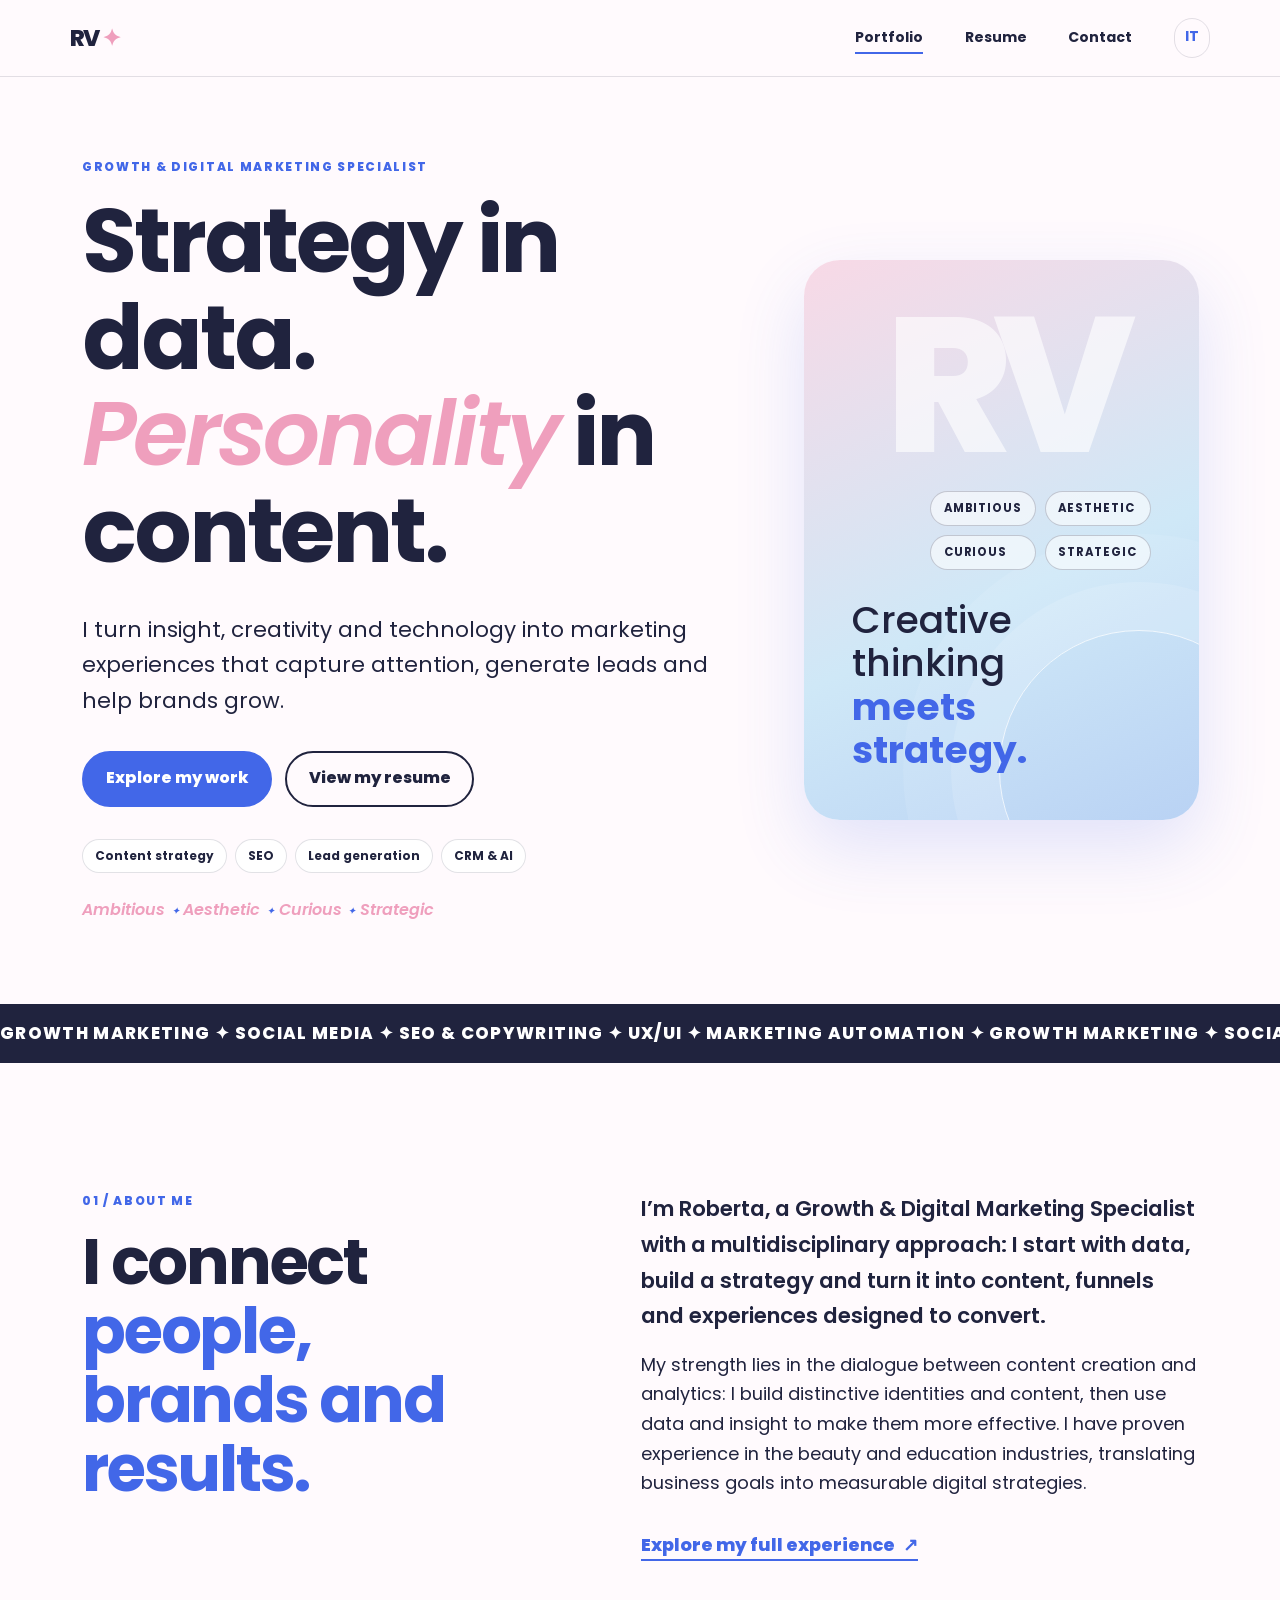
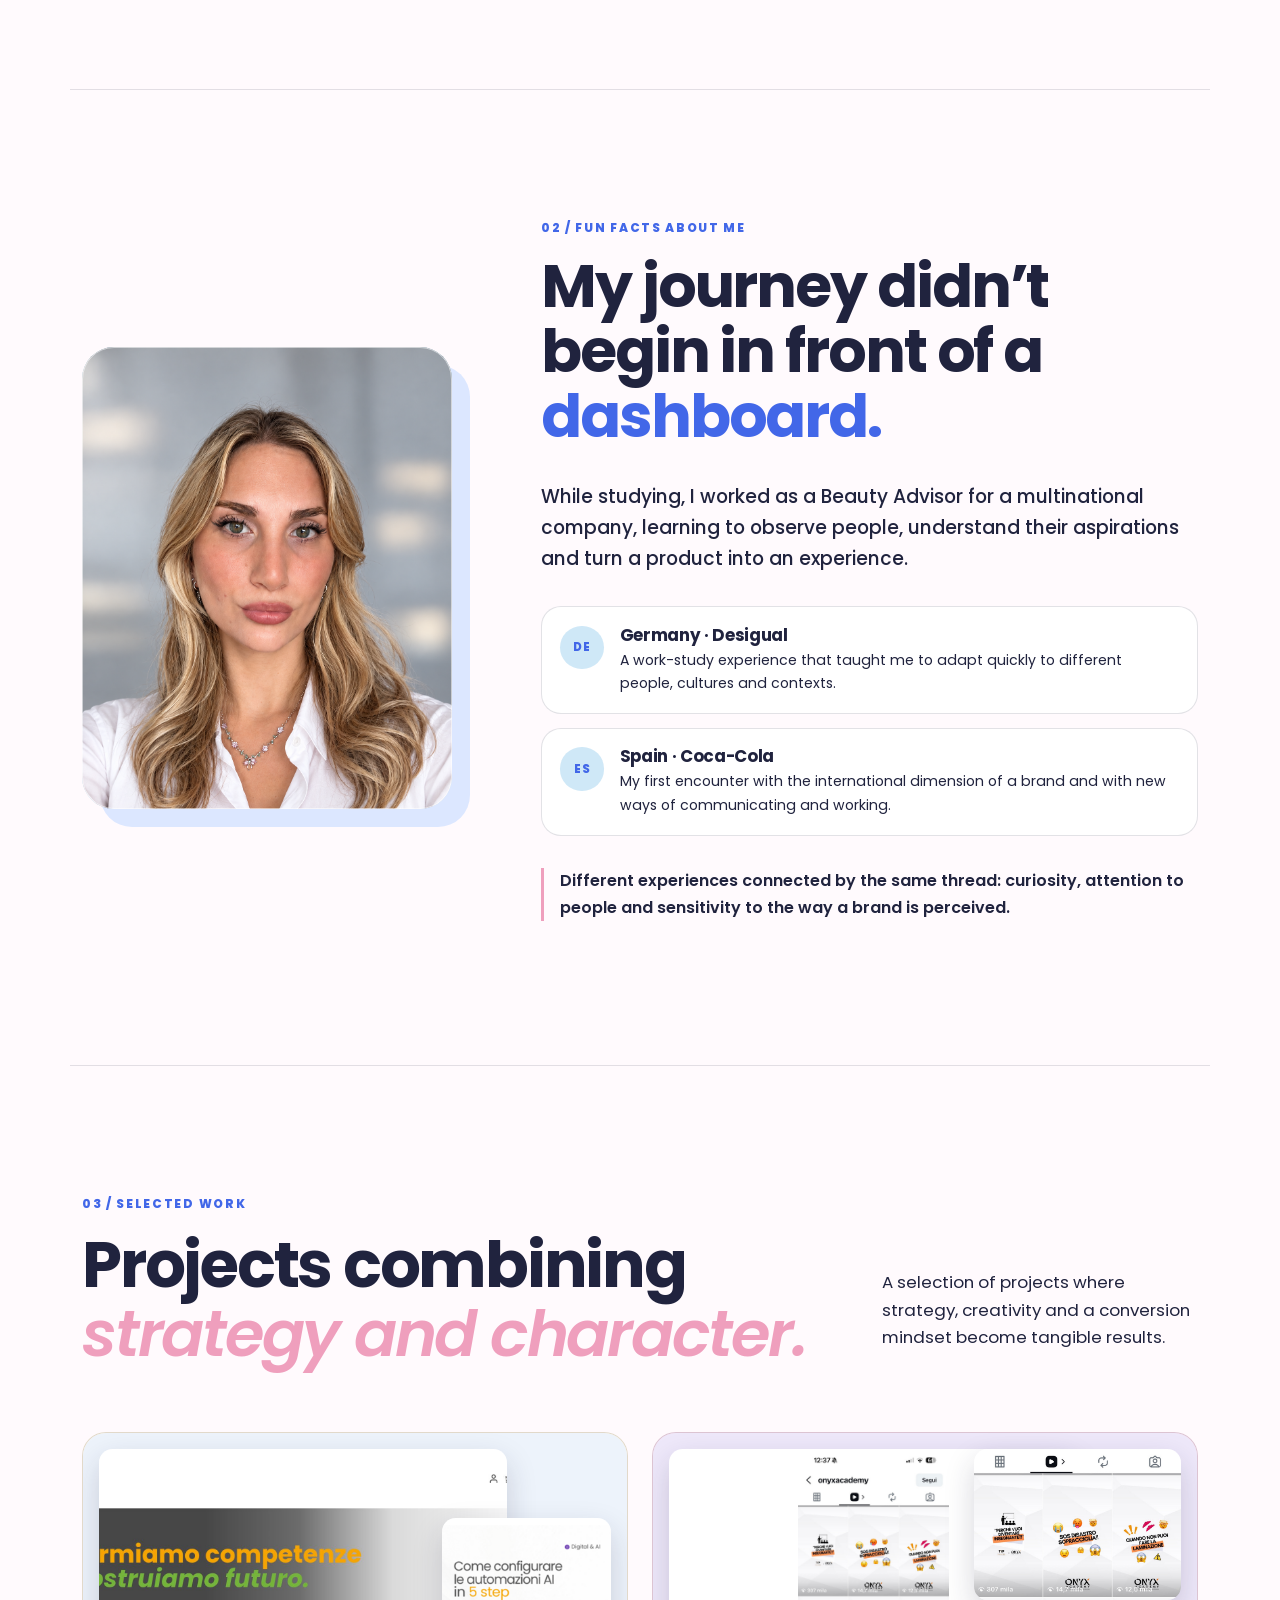
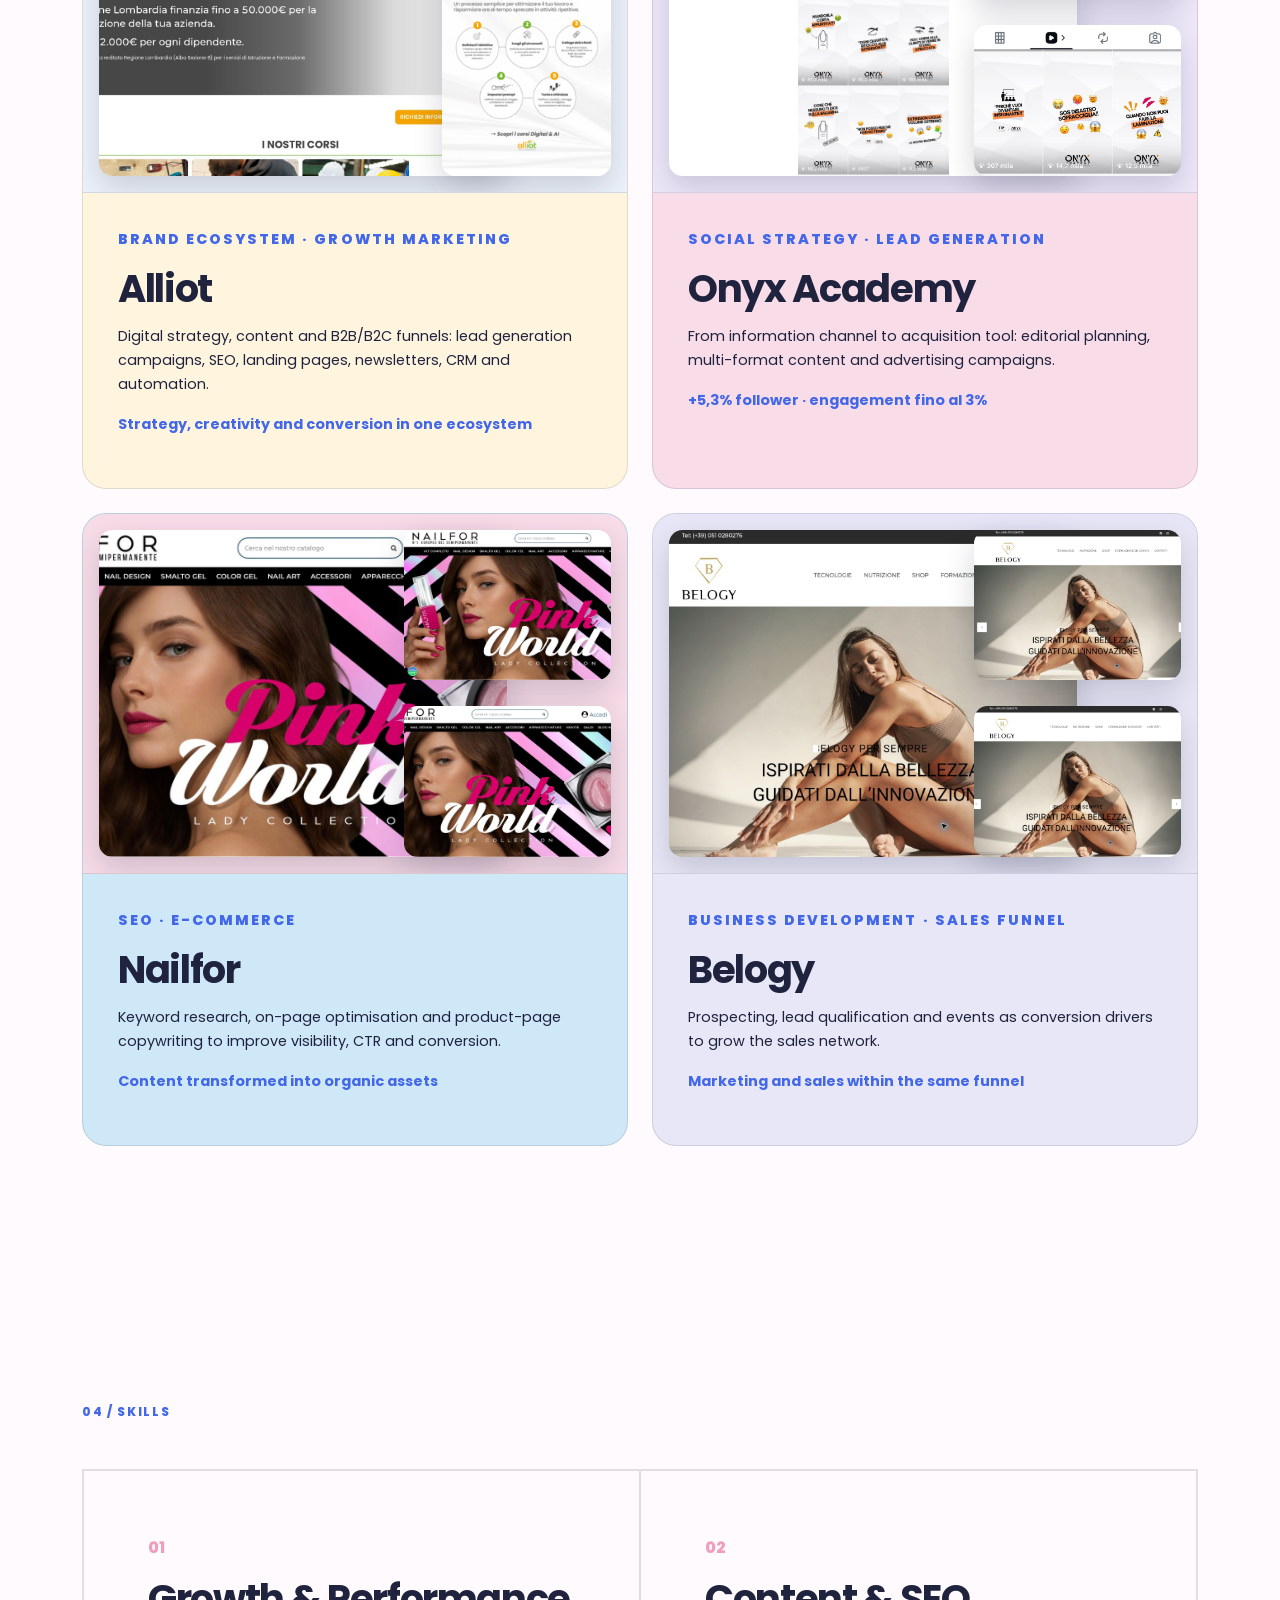
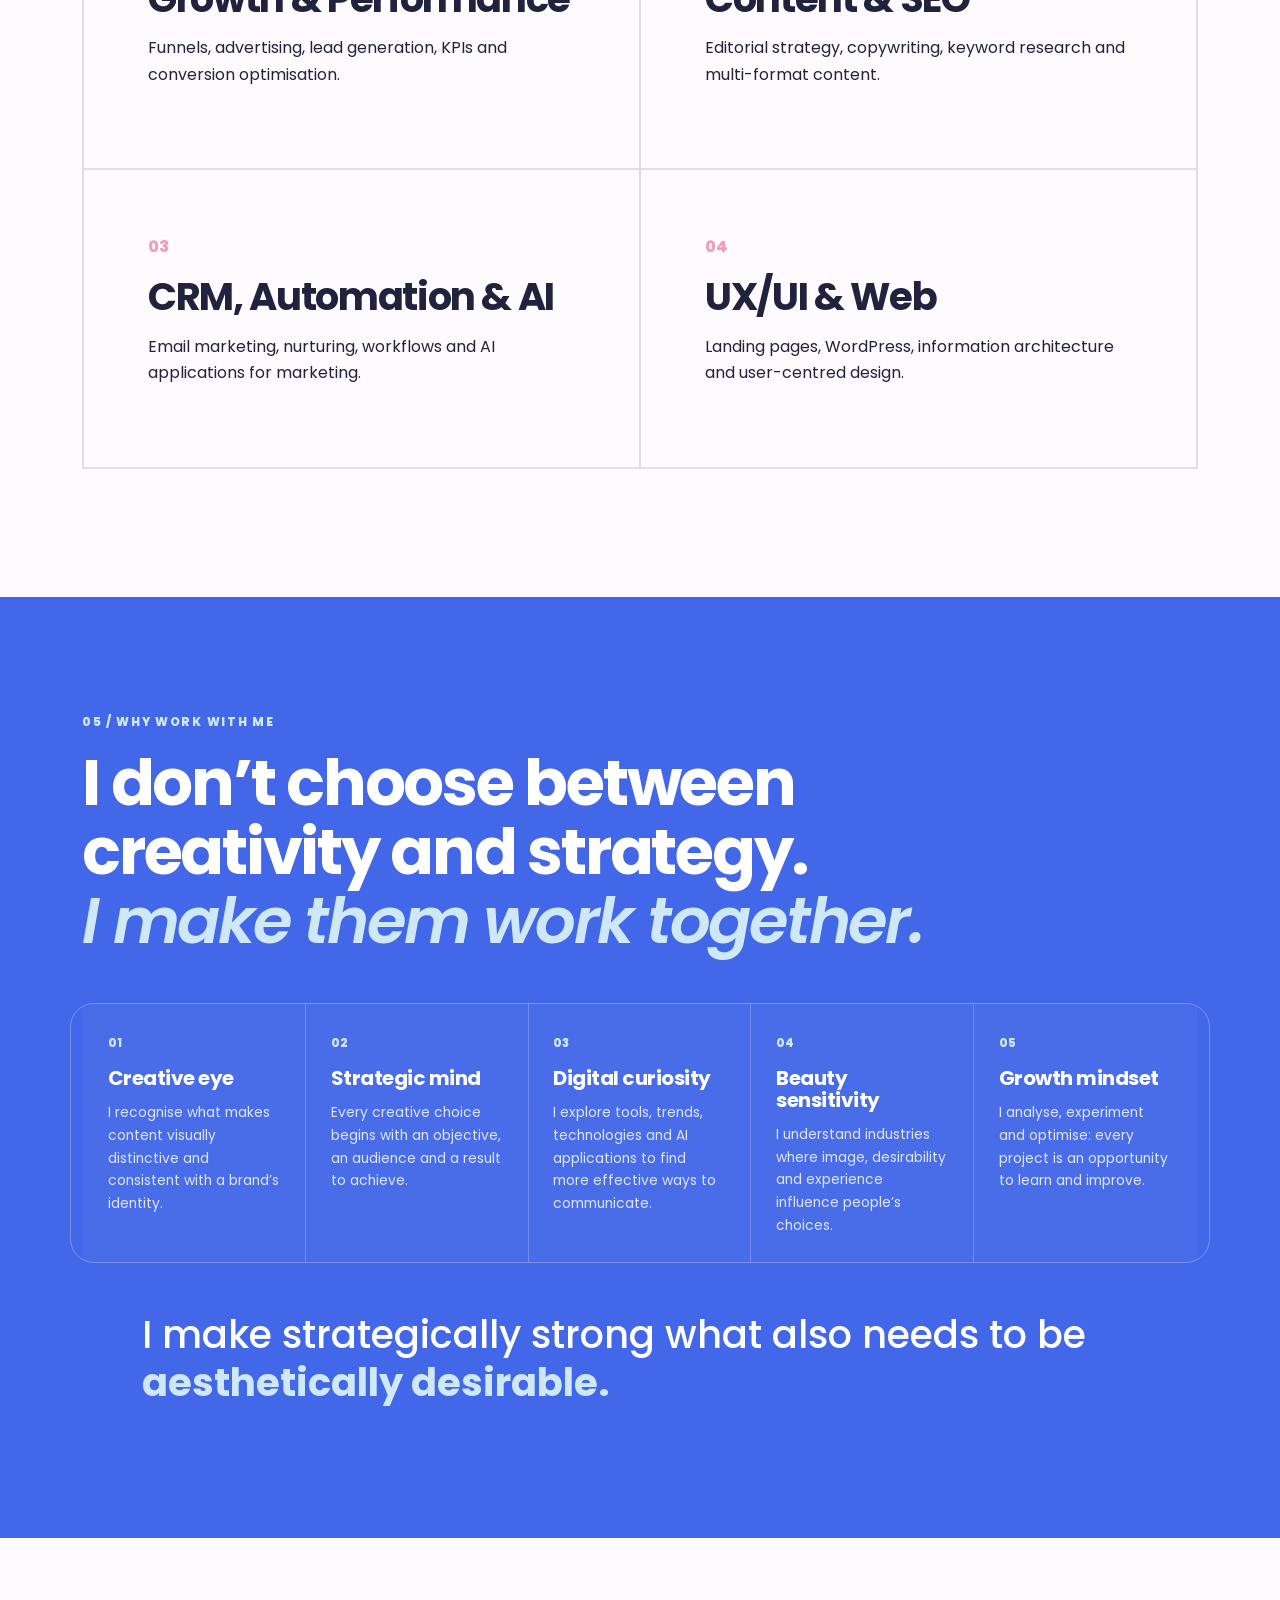
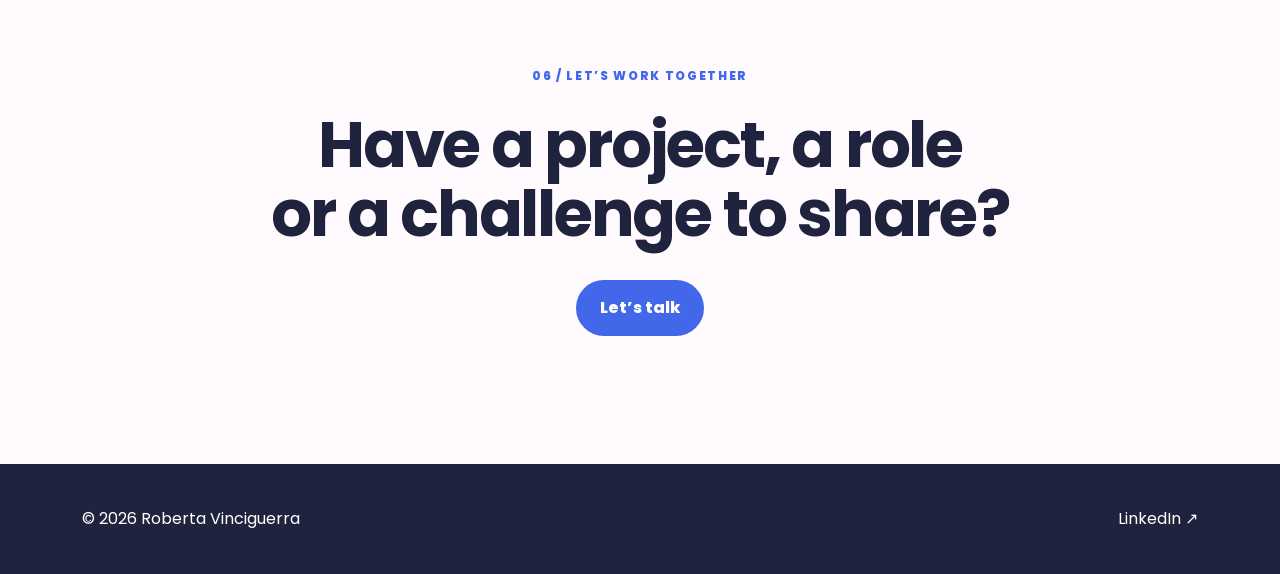
==== en/index.html @ 9e2caf6c "Add files via upload" ====
<!doctype html>
<html lang="en">
<head>
  <meta charset="utf-8">
  <meta name="viewport" content="width=device-width, initial-scale=1">
  <meta name="description" content="Portfolio of Roberta Vinciguerra, Growth & Digital Marketing Specialist: strategy, content, SEO, lead generation, CRM, advertising and AI.">
  <title>Roberta Vinciguerra — Growth & Digital Marketing</title>
  <link rel="alternate" hreflang="en" href="index.html">
  <link rel="alternate" hreflang="it" href="../index.html">
  <link rel="icon" type="image/svg+xml" href="data:image/svg+xml,%3Csvg xmlns='http://www.w3.org/2000/svg' viewBox='0 0 64 64'%3E%3Crect width='64' height='64' rx='16' fill='%234267e8'/%3E%3Cpath d='M17 48V16h15c9 0 15 5 15 13 0 5-3 9-8 11l10 8H37l-8-7v7H17zm12-17h4c3 0 5-2 5-4s-2-4-5-4h-4v8z' fill='%23fff'/%3E%3C/svg%3E">
  <link rel="preconnect" href="https://fonts.googleapis.com">
  <link rel="preconnect" href="https://fonts.gstatic.com" crossorigin>
  <link href="https://fonts.googleapis.com/css2?family=Poppins:ital,wght@0,400;0,500;0,600;0,700;0,800;1,600&display=swap" rel="stylesheet">
  <link href="https://cdn.jsdelivr.net/npm/bootstrap@5.3.3/dist/css/bootstrap.min.css" rel="stylesheet">
  <link rel="stylesheet" href="../css/main.css">
</head>
<body>
  <header class="site-header">
    <nav class="navbar container" aria-label="Main navigation">
      <a class="brand" href="index.html" aria-label="Roberta Vinciguerra homepage">RV<span>✦</span></a>
      <div class="nav-links">
        <a class="active" href="index.html">Portfolio</a>
        <a href="cv.html">Resume</a>
        <a href="contact.html">Contact</a>
        <a class="language-link" href="../index.html" lang="it" aria-label="Visualizza il sito in italiano">IT</a>
      </div>
    </nav>
  </header>

  <main>
    <section class="hero container">
      <div class="hero-copy">
        <p class="eyebrow">Growth & Digital Marketing Specialist</p>
        <h1>Strategy in data.<br><em>Personality</em> in content.</h1>
        <p class="hero-text">I turn insight, creativity and technology into marketing experiences that capture attention, generate leads and help brands grow.</p>
        <div class="hero-actions">
          <a class="button button-primary" href="#projects">Explore my work</a>
          <a class="button button-ghost" href="cv.html">View my resume</a>
        </div>
        <ul class="hero-tags" aria-label="Core skills">
          <li>Content strategy</li><li>SEO</li><li>Lead generation</li><li>CRM & AI</li>
        </ul>
        <div class="identity-words" aria-label="Ambitious, aesthetic, curious and strategic">
          <span>Ambitious</span><span>Aesthetic</span><span>Curious</span><span>Strategic</span>
        </div>
      </div>
      <div class="hero-visual hero-signature" aria-label="Ambitious, aesthetic, curious and strategic">
        <span class="signature-mark">RV</span>
        <div class="signature-words">
          <span>Ambitious</span><span>Aesthetic</span><span>Curious</span><span>Strategic</span>
        </div>
        <p>Creative thinking<br><strong>meets strategy.</strong></p>
      </div>
    </section>

    <section class="marquee" aria-label="Areas of expertise">
      <div>Growth marketing ✦ Social media ✦ SEO & copywriting ✦ UX/UI ✦ Marketing automation ✦ Growth marketing ✦ Social media ✦</div>
    </section>

    <section class="about container section-grid" id="about">
      <div>
        <p class="section-index">01 / About me</p>
        <h2>I connect <span>people, brands and results.</span></h2>
      </div>
      <div class="about-copy">
        <p>I’m Roberta, a Growth & Digital Marketing Specialist with a multidisciplinary approach: I start with data, build a strategy and turn it into content, funnels and experiences designed to convert.</p>
        <p>My strength lies in the dialogue between content creation and analytics: I build distinctive identities and content, then use data and insight to make them more effective. I have proven experience in the beauty and education industries, translating business goals into measurable digital strategies.</p>
        <a class="text-link" href="cv.html">Explore my full experience <span>↗</span></a>
      </div>
    </section>

    <section class="fun-facts container" id="fun-facts">
      <div class="fun-facts-photo"><img src="../assets/roberta-portrait-hq.png" alt="Professional portrait of Roberta Vinciguerra"></div>
      <div class="fun-facts-content">
        <p class="section-index">02 / Fun facts about me</p>
        <h2>My journey didn’t begin in front of a <span>dashboard.</span></h2>
        <p class="fun-facts-lead">While studying, I worked as a Beauty Advisor for a multinational company, learning to observe people, understand their aspirations and turn a product into an experience.</p>
        <div class="experience-notes">
          <article><span>DE</span><div><h3>Germany · Desigual</h3><p>A work-study experience that taught me to adapt quickly to different people, cultures and contexts.</p></div></article>
          <article><span>ES</span><div><h3>Spain · Coca-Cola</h3><p>My first encounter with the international dimension of a brand and with new ways of communicating and working.</p></div></article>
        </div>
        <p class="fun-facts-close">Different experiences connected by the same thread: curiosity, attention to people and sensitivity to the way a brand is perceived.</p>
      </div>
    </section>

    <section class="projects container" id="projects">
      <div class="section-heading">
        <div><p class="section-index">03 / Selected work</p><h2>Projects combining<br><em>strategy and character.</em></h2></div>
        <p>A selection of projects where strategy, creativity and a conversion mindset become tangible results.</p>
      </div>

      <div class="project-grid">
        <article class="project-card card-alliot">
          <div class="project-collage collage-alliot" aria-label="Collage of work created for Alliot">
            <img class="collage-main" src="../assets/alliot-homepage.jpg" alt="Alliot homepage">
            <img class="collage-detail" src="../assets/alliot-post.png" alt="Digital and AI social content created for Alliot">
          </div>
          <div class="card-body-custom">
            <p class="project-type">Brand ecosystem · Growth marketing</p><h3>Alliot</h3>
            <p>Digital strategy, content and B2B/B2C funnels: lead generation campaigns, SEO, landing pages, newsletters, CRM and automation.</p>
            <p class="result">Strategy, creativity and conversion in one ecosystem</p>
          </div>
        </article>
        <article class="project-card">
          <div class="project-collage collage-onyx" aria-label="Collage of Onyx Academy Reel covers">
            <img class="collage-main" src="../assets/onyx-real.png" alt="Onyx Academy Instagram profile">
            <img class="collage-crop crop-top" src="../assets/onyx-real.png" alt="Detail of Onyx Academy Reel covers">
            <img class="collage-crop crop-bottom" src="../assets/onyx-real.png" alt="Second detail of Onyx Academy Reel covers">
          </div>
          <div class="card-body-custom">
            <p class="project-type">Social strategy · Lead generation</p><h3>Onyx Academy</h3>
            <p>From information channel to acquisition tool: editorial planning, multi-format content and advertising campaigns.</p>
            <p class="result">+5,3% follower · engagement fino al 3%</p>
          </div>
        </article>
        <article class="project-card card-blue">
          <div class="project-collage collage-nailfor" aria-label="Collage of the Nailfor website">
            <img class="collage-main" src="../assets/nailfor-real.png" alt="Nailfor homepage">
            <img class="collage-crop crop-left" src="../assets/nailfor-real.png" alt="Nailfor navigation detail">
            <img class="collage-crop crop-right" src="../assets/nailfor-real.png" alt="Nailfor collection detail">
          </div>
          <div class="card-body-custom">
            <p class="project-type">SEO · E-commerce</p><h3>Nailfor</h3>
            <p>Keyword research, on-page optimisation and product-page copywriting to improve visibility, CTR and conversion.</p>
            <p class="result">Content transformed into organic assets</p>
          </div>
        </article>
        <article class="project-card card-belogy">
          <div class="project-collage collage-belogy" aria-label="Collage of the Belogy website">
            <img class="collage-main" src="../assets/belogy-real.jpg" alt="Belogy homepage">
            <img class="collage-crop crop-left" src="../assets/belogy-real.jpg" alt="Belogy logo detail">
            <img class="collage-crop crop-right" src="../assets/belogy-real.jpg" alt="Belogy visual detail">
          </div>
          <div class="card-body-custom">
            <p class="project-type">Business development · Sales funnel</p><h3>Belogy</h3>
            <p>Prospecting, lead qualification and events as conversion drivers to grow the sales network.</p>
            <p class="result">Marketing and sales within the same funnel</p>
          </div>
        </article>
      </div>
    </section>

    <section class="skills container">
      <p class="section-index">04 / Skills</p>
      <div class="skills-grid">
        <article><span>01</span><h3>Growth & Performance</h3><p>Funnels, advertising, lead generation, KPIs and conversion optimisation.</p></article>
        <article><span>02</span><h3>Content & SEO</h3><p>Editorial strategy, copywriting, keyword research and multi-format content.</p></article>
        <article><span>03</span><h3>CRM, Automation & AI</h3><p>Email marketing, nurturing, workflows and AI applications for marketing.</p></article>
        <article><span>04</span><h3>UX/UI & Web</h3><p>Landing pages, WordPress, information architecture and user-centred design.</p></article>
      </div>
    </section>

    <section class="personal-strip why-me">
      <div class="container why-me-intro"><p class="section-index">05 / Why work with me</p><h2>I don’t choose between creativity and strategy.<br><em>I make them work together.</em></h2></div>
      <div class="container why-grid">
        <article><span>01</span><h3>Creative eye</h3><p>I recognise what makes content visually distinctive and consistent with a brand’s identity.</p></article>
        <article><span>02</span><h3>Strategic mind</h3><p>Every creative choice begins with an objective, an audience and a result to achieve.</p></article>
        <article><span>03</span><h3>Digital curiosity</h3><p>I explore tools, trends, technologies and AI applications to find more effective ways to communicate.</p></article>
        <article><span>04</span><h3>Beauty sensitivity</h3><p>I understand industries where image, desirability and experience influence people’s choices.</p></article>
        <article><span>05</span><h3>Growth mindset</h3><p>I analyse, experiment and optimise: every project is an opportunity to learn and improve.</p></article>
      </div>
      <p class="container why-statement">I make strategically strong what also needs to be <strong>aesthetically desirable.</strong></p>
    </section>

    <section class="cta container">
      <p class="section-index">06 / Let’s work together</p>
      <h2>Have a project, a role<br>or a challenge to share?</h2>
      <a class="button button-primary" href="contact.html">Let’s talk</a>
    </section>
  </main>

  <footer><div class="container"><p>© 2026 Roberta Vinciguerra</p><a href="https://www.linkedin.com/in/robertavinciguerra-184694207/" target="_blank" rel="noreferrer">LinkedIn ↗</a></div></footer>
</body>
</html>
---- css/main.css ----
@charset "UTF-8";
* {
  box-sizing: border-box;
}

html {
  scroll-behavior: smooth;
}

body {
  margin: 0;
  color: #20233e;
  background: #fffafd;
  font-family: "Poppins", sans-serif;
  font-size: 1rem;
  line-height: 1.65;
}

img {
  display: block;
  max-width: 100%;
}

a {
  color: inherit;
  text-decoration: none;
}

.container {
  width: min(1180px, 100% - 2rem);
  margin-inline: auto;
}

.site-header {
  position: sticky;
  top: 0;
  z-index: 50;
  background: rgba(255, 250, 253, 0.88);
  backdrop-filter: blur(18px);
  border-bottom: 1px solid rgba(32, 35, 62, 0.13);
}

.navbar {
  min-height: 76px;
  display: flex;
  justify-content: space-between;
  align-items: center;
}

.brand {
  font-weight: 800;
  font-size: 1.45rem;
  letter-spacing: -0.08em;
}

.brand span {
  color: #ef9fbd;
  margin-left: 0.25rem;
}

.nav-links {
  display: flex;
  gap: clamp(1rem, 4vw, 2.6rem);
  font-size: 0.88rem;
  font-weight: 700;
}

.nav-links a {
  position: relative;
  padding: 0.5rem 0;
}

.nav-links a::after {
  content: "";
  position: absolute;
  left: 0;
  right: 100%;
  bottom: 0.2rem;
  height: 2px;
  background: #4267e8;
  transition: 0.25s;
}

.nav-links a:hover::after, .nav-links a.active::after {
  right: 0;
}
.nav-links .language-link { min-width: 2.25rem; padding: .35rem .55rem; border: 1px solid rgba(32,35,62,.13); border-radius: 999px; text-align: center; color: #4267e8; }
.nav-links .language-link::after { display: none; }

.hero {
  min-height: calc(100vh - 76px);
  display: grid;
  grid-template-columns: 1.25fr 0.75fr;
  gap: 5vw;
  align-items: center;
  padding-block: 5rem;
}

.hero-copy > * {
  animation: rise-in 0.75s cubic-bezier(0.22, 1, 0.36, 1) both;
}

.hero-copy > *:nth-child(2) {
  animation-delay: 0.08s;
}

.hero-copy > *:nth-child(3) {
  animation-delay: 0.16s;
}

.hero-copy > *:nth-child(4) {
  animation-delay: 0.24s;
}

.hero-copy > *:nth-child(5) {
  animation-delay: 0.32s;
}

.hero-copy > *:nth-child(6) {
  animation-delay: 0.4s;
}

.eyebrow, .section-index, .project-type {
  text-transform: uppercase;
  letter-spacing: 0.14em;
  font-size: 0.75rem;
  font-weight: 800;
  color: #4267e8;
}

h1, h2, h3 {
  line-height: 1.03;
  letter-spacing: -0.055em;
  margin: 0;
  font-weight: 800;
}

h1 {
  font-size: clamp(3.2rem, 7vw, 7.1rem);
}

h1 em, h2 em {
  font-family: "Poppins", sans-serif;
  font-weight: 500;
  color: #ef9fbd;
}

.hero-text {
  max-width: 680px;
  font-size: clamp(1.05rem, 1.7vw, 1.35rem);
  margin: 2rem 0;
}

.hero-actions {
  display: flex;
  flex-wrap: wrap;
  gap: 0.8rem;
}

.button {
  display: inline-flex;
  align-items: center;
  justify-content: center;
  min-height: 52px;
  padding: 0.8rem 1.35rem;
  border-radius: 999px;
  font-weight: 800;
  border: 2px solid #20233e;
  transition: transform 0.2s, box-shadow 0.2s;
}

.button:hover {
  transform: translate(-3px, -3px);
  box-shadow: 5px 5px 0 #20233e;
}

.button-primary {
  background: #4267e8;
  color: #fff;
  border-color: #4267e8;
}

.button-ghost {
  background: transparent;
}

.hero-tags {
  list-style: none;
  padding: 0;
  margin: 2rem 0 0;
  display: flex;
  flex-wrap: wrap;
  gap: 0.5rem;
}

.hero-tags li, .project-tags span {
  border: 1px solid rgba(32, 35, 62, 0.13);
  border-radius: 999px;
  padding: 0.4rem 0.75rem;
  font-size: 0.75rem;
  font-weight: 700;
  background: #fff;
}

.identity-words {
  display: flex;
  flex-wrap: wrap;
  gap: 0.45rem 1.15rem;
  margin-top: 1.5rem;
  font-family: "Poppins", sans-serif;
  font-style: italic;
  color: #ef9fbd;
}

.identity-words span {
  position: relative;
}

.identity-words span:not(:last-child)::after {
  content: "✦";
  position: absolute;
  right: -0.85rem;
  color: #4267e8;
  font-size: 0.55rem;
  top: 0.45rem;
}

.hero-visual {
  min-height: 540px;
  position: relative;
  display: grid;
  place-items: center;
  background: #cfe8f7;
  border: 2px solid #20233e;
  border-radius: 48% 48% 2rem 2rem;
  box-shadow: 14px 14px 0 #4267e8;
  overflow: hidden;
  animation: visual-in 0.9s 0.18s cubic-bezier(0.22, 1, 0.36, 1) both, soft-float 5s 1.3s ease-in-out infinite;
}

.hero-visual::before {
  content: "";
  position: absolute;
  width: 290px;
  height: 290px;
  border-radius: 50%;
  background: linear-gradient(135deg, #ef9fbd, #a874ff, #4267e8);
  background-size: 180% 180%;
  filter: blur(2px);
  animation: gradient-flow 6s ease infinite;
}

.portrait-frame {
  width: min(80%, 330px);
  aspect-ratio: 1;
  border-radius: 50%;
  border: 8px solid #fff;
  overflow: hidden;
  position: relative;
  z-index: 2;
  box-shadow: 0 20px 60px rgba(24, 60, 255, 0.25);
}

.portrait-frame img {
  width: 100%;
  height: 100%;
  object-fit: cover;
  transform: scale(1.08);
}

.orbit {
  position: absolute;
  z-index: 3;
  border: 1px solid #20233e;
  background: #fffafd;
  padding: 0.55rem 0.9rem;
  border-radius: 999px;
  font-size: 0.72rem;
  font-weight: 800;
  text-transform: uppercase;
}

.orbit-one {
  top: 15%;
  left: 5%;
  transform: rotate(-8deg);
  animation: badge-one 4s ease-in-out infinite;
}

.orbit-two {
  bottom: 13%;
  right: 5%;
  transform: rotate(7deg);
  animation: badge-two 4.8s ease-in-out infinite;
}

.spark {
  position: absolute;
  top: 7%;
  right: 8%;
  font-size: 3rem;
  color: #4267e8;
  animation: spin-spark 8s linear infinite;
}

.marquee {
  overflow: hidden;
  background: #20233e;
  color: #fff;
  padding: 1rem 0;
  white-space: nowrap;
  font-size: 1.05rem;
  font-weight: 800;
  text-transform: uppercase;
  letter-spacing: 0.08em;
}

.marquee div {
  width: max-content;
  animation: ticker 24s linear infinite;
}

.section-grid {
  padding-top: clamp(5rem, 10vw, 9rem);
  padding-bottom: clamp(5rem, 10vw, 9rem);
  display: grid;
  grid-template-columns: 0.9fr 1.1fr;
  gap: 8vw;
}

h2 {
  font-size: clamp(2.5rem, 5vw, 5rem);
}

h2 span {
  color: #4267e8;
}

.about-copy {
  font-size: 1.12rem;
}

.about-copy p:first-child {
  font-size: 1.35rem;
  font-weight: 600;
}

.text-link {
  display: inline-flex;
  gap: 0.5rem;
  color: #4267e8;
  font-weight: 800;
  border-bottom: 2px solid currentColor;
  margin-top: 1rem;
}

.projects {
  padding-top: clamp(5rem, 10vw, 9rem);
  padding-bottom: clamp(5rem, 10vw, 9rem);
  border-top: 1px solid rgba(32, 35, 62, 0.13);
}

.section-heading {
  display: grid;
  grid-template-columns: 1.4fr 0.6fr;
  gap: 5vw;
  align-items: end;
  margin-bottom: 4rem;
}

.section-heading > p {
  font-size: 1.05rem;
}

.project {
  border: 1px solid rgba(32, 35, 62, 0.13);
  border-radius: 1.5rem;
  overflow: hidden;
  display: grid;
  grid-template-columns: 1.1fr 0.9fr;
  background: #fff;
  margin-bottom: 1.5rem;
}

.project-art {
  min-height: 570px;
  position: relative;
  padding: 2rem;
}

.alliot-art {
  background: linear-gradient(145deg, #4267e8, #7a3cff 55%, #ef9fbd);
  color: #fff;
  display: grid;
  place-items: center;
}

.project-number {
  position: absolute;
  top: 1.5rem;
  left: 1.5rem;
  font-size: 0.8rem;
  border: 1px solid currentColor;
  border-radius: 50%;
  width: 42px;
  height: 42px;
  display: grid;
  place-items: center;
}

.alliot-ui {
  width: 80%;
  background: #fffafd;
  color: #20233e;
  border: 2px solid #20233e;
  box-shadow: 14px 14px 0 #20233e;
  padding: 2.2rem;
  transform: rotate(-3deg);
}

.alliot-ui > span {
  color: #4267e8;
  font-weight: 800;
  letter-spacing: 0.16em;
}

.alliot-ui strong {
  display: block;
  font-size: clamp(2rem, 3vw, 3.4rem);
  line-height: 0.98;
  margin: 2.5rem 0;
}

.mini-cards {
  display: grid;
  grid-template-columns: repeat(3, 1fr);
  gap: 0.5rem;
}

.mini-cards i {
  height: 70px;
  background: #cfe8f7;
  border: 1px solid #20233e;
}

.mini-cards i:nth-child(2) {
  background: #ef9fbd;
}

.mini-cards i:nth-child(3) {
  background: #fff;
}

.project-copy {
  padding: clamp(2rem, 5vw, 4.5rem);
  display: flex;
  flex-direction: column;
  justify-content: center;
}

.project-copy h3, .card-body-custom h3 {
  font-size: clamp(2rem, 4vw, 4rem);
  margin: 0.6rem 0 1.2rem;
}

.project-copy ul {
  padding-left: 1.2rem;
}

.project-tags {
  display: flex;
  flex-wrap: wrap;
  gap: 0.4rem;
  margin-top: 1.5rem;
}

.project-grid {
  display: grid;
  grid-template-columns: repeat(3, 1fr);
  gap: 1.25rem;
}

.project-card {
  border: 1px solid rgba(32, 35, 62, 0.13);
  border-radius: 1.5rem;
  overflow: hidden;
  background: #ffc6e5;
  transition: transform 0.35s cubic-bezier(0.22, 1, 0.36, 1), box-shadow 0.35s;
}

.project-card.card-blue {
  background: #cfe8f7;
}

.project-card.card-dark {
  background: #20233e;
  color: #fff;
}

.card-image {
  aspect-ratio: 4/3;
  overflow: hidden;
  border-bottom: 1px solid rgba(32, 35, 62, 0.13);
  background: #fff;
}

.card-image img {
  width: 100%;
  height: 100%;
  object-fit: cover;
  object-position: center;
  transition: transform 0.45s;
}

.project-card:hover {
  transform: translateY(-10px) rotate(-0.4deg);
  box-shadow: 10px 12px 0 #4267e8;
}

.project-card:hover img {
  transform: scale(1.04);
}

.card-body-custom {
  padding: 1.6rem;
}

.card-body-custom h3 {
  font-size: 2rem;
}

.card-body-custom p {
  font-size: 0.9rem;
}

.result {
  font-weight: 800;
  color: #4267e8;
}

.card-dark .result, .card-dark .project-type {
  color: #cfe8f7;
}

.skills {
  padding-top: clamp(5rem, 10vw, 9rem);
  padding-bottom: clamp(5rem, 10vw, 9rem);
}

.skills-grid {
  margin-top: 3rem;
  display: grid;
  grid-template-columns: repeat(2, 1fr);
  border: 1px solid rgba(32, 35, 62, 0.13);
}

.skills-grid article {
  padding: clamp(2rem, 5vw, 4rem);
  border: 1px solid rgba(32, 35, 62, 0.13);
}

.skills-grid article > span {
  color: #ef9fbd;
  font-weight: 800;
}

.skills-grid h3 {
  font-size: clamp(1.6rem, 3vw, 2.7rem);
  margin: 1rem 0;
}

.personal-strip {
  background: #4267e8;
  color: #fff;
}

.personal-grid {
  padding-top: clamp(5rem, 10vw, 9rem);
  padding-bottom: clamp(5rem, 10vw, 9rem);
  display: grid;
  grid-template-columns: 0.9fr 1fr 0.6fr;
  gap: 4vw;
  align-items: center;
}

.personal-strip .section-index, .personal-strip h2 em {
  color: #cfe8f7;
}

.personal-copy {
  font-size: 1.08rem;
}

.personal-badges {
  display: flex;
  flex-direction: column;
  gap: 0.75rem;
}

.personal-badges span {
  border: 1px solid #fff;
  border-radius: 999px;
  padding: 0.7rem 1rem;
  text-align: center;
  font-weight: 700;
  transform: rotate(-3deg);
}

.personal-badges span:nth-child(2) {
  transform: rotate(3deg);
  background: #ef9fbd;
}

.personal-badges span:nth-child(3) {
  transform: rotate(-1deg);
  background: #cfe8f7;
  color: #20233e;
}

.cta {
  padding-top: clamp(5rem, 10vw, 9rem);
  padding-bottom: clamp(5rem, 10vw, 9rem);
  text-align: center;
}

.cta h2 {
  margin: 1.5rem auto 2rem;
}

footer {
  background: #20233e;
  color: #fff;
}

footer .container {
  min-height: 110px;
  display: flex;
  justify-content: space-between;
  align-items: center;
  gap: 1rem;
}

footer p {
  margin: 0;
}

.cv-page {
  padding-top: clamp(5rem, 10vw, 9rem);
  padding-bottom: clamp(5rem, 10vw, 9rem);
}

.cv-intro {
  display: grid;
  grid-template-columns: 1fr auto;
  align-items: end;
  border-bottom: 3px solid #20233e;
  padding-bottom: 3rem;
}

.cv-intro .eyebrow {
  grid-column: 1/-1;
}

.cv-intro div {
  text-align: right;
  font-weight: 700;
}

.cv-intro div p {
  margin: 0.2rem;
}

.cv-layout {
  display: grid;
  grid-template-columns: 0.7fr 1.3fr;
  gap: 7vw;
  padding-top: 4rem;
}

.cv-block {
  margin-bottom: 3rem;
}

.cv-block h2, .timeline > h2 {
  font-size: 1rem;
  text-transform: uppercase;
  letter-spacing: 0.12em;
  color: #4267e8;
  border-bottom: 1px solid rgba(32, 35, 62, 0.13);
  padding-bottom: 0.8rem;
  margin-bottom: 1.2rem;
}

.clean-list {
  padding: 0;
  list-style: none;
}

.clean-list li {
  padding: 0.45rem 0;
  border-bottom: 1px solid rgba(32, 35, 62, 0.13);
}

.cv-block a {
  display: block;
  color: #4267e8;
  overflow-wrap: anywhere;
  margin-bottom: 0.6rem;
}

.timeline article {
  position: relative;
  padding: 0 0 3.5rem 2rem;
  border-left: 2px solid #cfe8f7;
}

.timeline article::before {
  content: "";
  position: absolute;
  width: 14px;
  height: 14px;
  background: #ef9fbd;
  border: 3px solid #fffafd;
  box-shadow: 0 0 0 1px #ef9fbd;
  border-radius: 50%;
  left: -8px;
  top: 0.35rem;
}

.timeline .date {
  color: #4267e8;
  font-size: 0.75rem;
  font-weight: 800;
  letter-spacing: 0.08em;
  text-transform: uppercase;
}

.timeline h3 {
  font-size: 1.55rem;
  letter-spacing: -0.03em;
}

.timeline h4 {
  font: 600 1.08rem/1.4 "Poppins", sans-serif;
  color: #ef9fbd;
  margin: 0.4rem 0 1rem;
}

.education-title {
  margin-top: 2rem;
}

.contact-page {
  background: linear-gradient(135deg, #fffafd 50%, #cfe8f7 50%);
}

.contact-layout {
  min-height: calc(100vh - 76px);
  display: grid;
  grid-template-columns: 1fr 0.85fr;
  gap: 8vw;
  align-items: center;
  padding-block: 5rem;
}

.contact-copy h1 {
  font-size: clamp(3rem, 6vw, 6rem);
}

.contact-copy > p:not(.eyebrow) {
  font-size: 1.15rem;
  max-width: 620px;
}

.direct-links {
  display: flex;
  flex-direction: column;
  gap: 0.6rem;
  margin-top: 2rem;
  color: #4267e8;
  font-weight: 800;
}

.contact-form {
  border: 1px solid rgba(32, 35, 62, 0.13);
  border-radius: 1.5rem;
  background: #fff;
  padding: clamp(1.5rem, 4vw, 3rem);
  box-shadow: 12px 12px 0 #ef9fbd;
}

.field {
  display: flex;
  flex-direction: column;
  margin-bottom: 1.15rem;
}

.field label {
  font-size: 0.78rem;
  font-weight: 800;
  text-transform: uppercase;
  letter-spacing: 0.08em;
  margin-bottom: 0.4rem;
}

.field input, .field select, .field textarea {
  width: 100%;
  border: 0;
  border-bottom: 2px solid #20233e;
  border-radius: 0;
  background: transparent;
  padding: 0.75rem 0.1rem;
  font: inherit;
  color: #20233e;
}

.field input:focus, .field select:focus, .field textarea:focus {
  outline: 2px solid #cfe8f7;
  outline-offset: 3px;
}

.privacy {
  display: flex;
  align-items: flex-start;
  gap: 0.6rem;
  font-size: 0.75rem;
  margin: 1.2rem 0;
}

.form-note {
  font-size: 0.72rem;
  color: #5e5e70;
  margin: 0.8rem 0 0;
}

@supports (animation-timeline: view()) {
  .about, .project, .project-card, .skills-grid article, .personal-grid > *, .cta > * {
    animation: reveal linear both;
    animation-timeline: view();
    animation-range: entry 10% cover 35%;
  }
}
@keyframes rise-in {
  from {
    opacity: 0;
    transform: translateY(28px);
  }
  to {
    opacity: 1;
    transform: translateY(0);
  }
}
@keyframes visual-in {
  from {
    opacity: 0;
    transform: translateX(40px) rotate(3deg);
  }
  to {
    opacity: 1;
    transform: translateX(0) rotate(0);
  }
}
@keyframes soft-float {
  0%, 100% {
    translate: 0 0;
  }
  50% {
    translate: 0 -9px;
  }
}
@keyframes gradient-flow {
  0%, 100% {
    background-position: 0% 50%;
  }
  50% {
    background-position: 100% 50%;
  }
}
@keyframes badge-one {
  0%, 100% {
    transform: rotate(-8deg) translateY(0);
  }
  50% {
    transform: rotate(-5deg) translateY(-8px);
  }
}
@keyframes badge-two {
  0%, 100% {
    transform: rotate(7deg) translateY(0);
  }
  50% {
    transform: rotate(4deg) translateY(8px);
  }
}
@keyframes spin-spark {
  to {
    transform: rotate(360deg);
  }
}
@keyframes ticker {
  from {
    transform: translateX(0);
  }
  to {
    transform: translateX(-35%);
  }
}
@keyframes reveal {
  from {
    opacity: 0.15;
    transform: translateY(45px) scale(0.985);
  }
  to {
    opacity: 1;
    transform: translateY(0) scale(1);
  }
}
@media (max-width: 900px) {
  .hero, .section-grid, .project, .section-heading, .personal-grid, .cv-layout, .contact-layout {
    grid-template-columns: 1fr;
  }
  .hero {
    padding-top: 3rem;
  }
  .hero-visual {
    min-height: 480px;
  }
  .section-heading > p {
    max-width: 620px;
  }
  .project-grid {
    grid-template-columns: 1fr 1fr;
  }
  .project-grid article:last-child {
    grid-column: 1/-1;
  }
  .personal-badges {
    flex-direction: row;
    flex-wrap: wrap;
  }
  .cv-intro {
    grid-template-columns: 1fr;
  }
  .cv-intro div {
    text-align: left;
    margin-top: 2rem;
  }
  .contact-page {
    background: #fffafd;
  }
  .contact-form {
    background: #cfe8f7;
  }
}
@media (max-width: 600px) {
  body {
    padding-bottom: 74px;
  }
  .site-header {
    position: fixed;
    top: auto;
    bottom: 0;
    left: 0;
    right: 0;
    border-top: 1px solid rgba(32, 35, 62, 0.13);
    border-bottom: 0;
  }
  .navbar {
    min-height: 74px;
  }
  .brand {
    font-size: 1.2rem;
  }
  .nav-links {
    gap: 1rem;
    font-size: 0.75rem;
  }
  .hero {
    min-height: auto;
  }
  .hero-visual {
    min-height: 400px;
    box-shadow: 8px 8px 0 #4267e8;
  }
  .project-grid, .skills-grid {
    grid-template-columns: 1fr;
  }
  .project-grid article:last-child {
    grid-column: auto;
  }
  .project-art {
    min-height: 420px;
  }
  .alliot-ui {
    width: 94%;
    padding: 1.3rem;
  }
  .personal-badges {
    flex-direction: column;
  }
  .contact-layout {
    padding-top: 3rem;
  }
  .contact-form {
    box-shadow: 7px 7px 0 #ef9fbd;
  }
  footer .container {
    flex-direction: column;
    justify-content: center;
    text-align: center;
  }
}
@media (prefers-reduced-motion: reduce) {
  html {
    scroll-behavior: auto;
  }
  *, *::before, *::after {
    animation-duration: 0.01ms !important;
    animation-iteration-count: 1 !important;
    transition-duration: 0.01ms !important;
  }
}

/* Summer Light redesign */
h1, h2, h3 { line-height: 1.08; letter-spacing: -0.035em; font-weight: 700; }
h1 em, h2 em { font-family: "Poppins", sans-serif; font-weight: 600; }
.identity-words { font-family: "Poppins", sans-serif; font-weight: 600; }
.hero-visual { min-height: 560px; position: relative; display: flex; flex-direction: column; justify-content: flex-end; background: linear-gradient(155deg, #f8d9e6 0%, #cfe8f7 58%, #b9d2f4 100%); border: 0; border-radius: 2.25rem; overflow: hidden; animation: visual-in 0.9s 0.18s cubic-bezier(0.22,1,0.36,1) both; box-shadow: 0 28px 70px rgba(66,103,232,.16); }
.hero-visual::before, .orbit, .spark { display: none; }
.portrait-frame { width: 100%; height: 100%; aspect-ratio: auto; position: absolute; inset: 0; border: 0; border-radius: 0; box-shadow: none; }
.portrait-frame img { width: 100%; height: 100%; object-fit: cover; object-position: center top; transform: none; }
.portrait-caption { position: relative; z-index: 2; margin: 1.5rem; padding: 1rem 1.15rem; border-radius: 1rem; background: rgba(255,255,255,.82); backdrop-filter: blur(12px); font-size: .9rem; line-height: 1.45; }
.portrait-caption strong { color: #4267e8; }
.project-grid { display: grid; grid-template-columns: repeat(2,minmax(0,1fr)); gap: 1.5rem; }
.project-card { border-color: rgba(32,35,62,.13); background: #f8dce8; }
.project-card.card-alliot { background: #fff5df; }
.project-card.card-blue { background: #cfe8f7; }
.project-card.card-belogy { background: #e7e7f7; color: #20233e; }
.card-image { aspect-ratio: 16/10; }
.card-image-portrait img { object-fit: contain; background: #f6f2ff; }
.project-card:hover { transform: translateY(-8px); box-shadow: 0 18px 45px rgba(66,103,232,.18); }
.card-body-custom { padding: clamp(1.5rem,3vw,2.2rem); }
.card-body-custom h3 { font-size: clamp(1.8rem,3vw,2.6rem); margin: .55rem 0 1rem; }
.result { font-weight: 700; color: #4267e8; }
.timeline h4 { font-family: "Poppins", sans-serif; }
@media (max-width: 900px) { .project-grid { grid-template-columns: repeat(2,minmax(0,1fr)); } .project-grid article:last-child { grid-column: auto; } }
@media (max-width: 600px) { .project-grid { grid-template-columns: 1fr; } .hero-visual { min-height: 430px; box-shadow: 0 18px 45px rgba(66,103,232,.16); } }
.hero-signature { padding: clamp(1.5rem,4vw,3rem); justify-content: space-between; isolation: isolate; }
.hero-signature::after { content: ""; position: absolute; display: block; width: 280px; height: 280px; right: -80px; bottom: -90px; border: 1px solid rgba(255,255,255,.75); border-radius: 50%; box-shadow: 0 0 0 48px rgba(255,255,255,.12),0 0 0 96px rgba(255,255,255,.08); z-index: -1; }
.signature-mark { font-size: clamp(7rem,15vw,12rem); line-height: .8; letter-spacing: -.1em; font-weight: 800; color: rgba(255,255,255,.62); }
.signature-words { display: grid; grid-template-columns: repeat(2,max-content); gap: .55rem; align-self: flex-end; }
.signature-words span { padding: .45rem .8rem; border: 1px solid rgba(32,35,62,.22); border-radius: 999px; background: rgba(255,255,255,.58); font-size: .72rem; font-weight: 700; text-transform: uppercase; letter-spacing: .08em; }
.hero-signature > p { margin: 0; font-size: clamp(1.45rem,3vw,2.35rem); line-height: 1.15; font-weight: 500; }
.hero-signature > p strong { color: #4267e8; }
.project-collage { height: 360px; position: relative; overflow: hidden; padding: 1rem; background: #edf3fb; border-bottom: 1px solid rgba(32,35,62,.13); }
.project-collage img { position: absolute; object-fit: cover; border-radius: .85rem; box-shadow: 0 12px 30px rgba(32,35,62,.18); transition: transform .45s cubic-bezier(.22,1,.36,1); }
.project-collage .collage-main { inset: 1rem 22% 1rem 1rem; width: calc(78% - 1rem); height: calc(100% - 2rem); }
.project-collage .collage-detail { width: 31%; height: 72%; right: 1rem; bottom: 1rem; object-fit: cover; }
.project-collage .collage-crop { width: 38%; height: 42%; right: 1rem; }
.project-collage .crop-top, .project-collage .crop-left { top: 1rem; object-position: top; }
.project-collage .crop-bottom, .project-collage .crop-right { bottom: 1rem; object-position: bottom; }
.collage-onyx { background: #eee8fa; }.collage-onyx .collage-main { object-fit: contain; background: #fff; }.collage-onyx .collage-crop { object-fit: cover; object-position: center 18%; }
.collage-nailfor { background: #f8dce8; }.collage-nailfor .crop-left { object-position: left top; }.collage-nailfor .crop-right { object-position: 58% center; }
.collage-belogy { background: #e7e7f7; }.collage-belogy .crop-left { object-position: left top; }.collage-belogy .crop-right { object-position: center bottom; }
.project-card:hover .collage-main { transform: scale(1.02) rotate(-.5deg); }.project-card:hover .collage-crop, .project-card:hover .collage-detail { transform: translateY(-4px) rotate(1deg); }
@media (max-width: 600px) { .hero-signature { min-height: 420px; } .project-collage { height: 300px; } }
@media (max-width: 420px) { .navbar { gap: .65rem; } .brand { font-size: 1rem; } .nav-links { gap: .55rem; font-size: .7rem; } .nav-links .language-link { min-width: 1.9rem; padding-inline: .35rem; } }
.fun-facts { padding-top: clamp(5rem,10vw,9rem); padding-bottom: clamp(5rem,10vw,9rem); display: grid; grid-template-columns: .72fr 1.28fr; gap: clamp(2rem,7vw,6rem); align-items: center; border-top: 1px solid rgba(32,35,62,.13); }
.fun-facts-photo { position: relative; border-radius: 2rem; overflow: hidden; background: #cfe8f7; box-shadow: 18px 18px 0 #dce7ff; }
.fun-facts-photo::after { content: ""; position: absolute; inset: 0; border: 1px solid rgba(255,255,255,.55); border-radius: inherit; pointer-events: none; }
.fun-facts-photo img { width: 100%; aspect-ratio: 4/5; object-fit: cover; object-position: center top; }
.fun-facts-content h2 { font-size: clamp(2.4rem,4.7vw,4.8rem); margin: .8rem 0 2rem; }
.fun-facts-lead { font-size: 1.18rem; font-weight: 500; }
.experience-notes { display: grid; gap: .85rem; margin: 2rem 0; }
.experience-notes article { display: grid; grid-template-columns: auto 1fr; gap: 1rem; align-items: start; padding: 1.15rem; border: 1px solid rgba(32,35,62,.13); border-radius: 1.25rem; background: #fff; }
.experience-notes article > span { width: 2.7rem; height: 2.7rem; display: grid; place-items: center; border-radius: 50%; background: #cfe8f7; color: #4267e8; font-size: .72rem; font-weight: 800; letter-spacing: .08em; }
.experience-notes h3 { font-size: 1.05rem; letter-spacing: -.02em; margin-bottom: .3rem; }.experience-notes p { margin: 0; font-size: .88rem; }
.fun-facts-close { padding-left: 1rem; border-left: 3px solid #ef9fbd; font-weight: 600; }
.why-me { padding-block: clamp(5rem,9vw,8rem); }
.why-me-intro { margin-bottom: 3rem; }.why-me-intro h2 { max-width: 980px; }.why-me .section-index, .why-me h2 em { color: #cfe8f7; }
.why-grid { display: grid; grid-template-columns: repeat(5,minmax(0,1fr)); border: 1px solid rgba(255,255,255,.28); border-radius: 1.5rem; overflow: hidden; }
.why-grid article { padding: 1.55rem; border-right: 1px solid rgba(255,255,255,.22); background: rgba(255,255,255,.04); }.why-grid article:last-child { border-right: 0; }
.why-grid article > span { font-size: .72rem; color: #cfe8f7; font-weight: 800; }.why-grid h3 { font-size: 1.25rem; margin: .8rem 0; letter-spacing: -.025em; }.why-grid p { margin: 0; font-size: .86rem; color: rgba(255,255,255,.82); }
.why-statement { margin-top: 3rem; max-width: 1020px; font-size: clamp(1.65rem,3vw,3rem); line-height: 1.25; font-weight: 500; }.why-statement strong { color: #cfe8f7; }
@media (max-width: 900px) { .fun-facts { grid-template-columns: .8fr 1.2fr; gap: 2.5rem; }.why-grid { grid-template-columns: repeat(2,1fr); }.why-grid article { border-bottom: 1px solid rgba(255,255,255,.22); }.why-grid article:nth-child(2n) { border-right: 0; }.why-grid article:last-child { grid-column: 1/-1; border-bottom: 0; } }
@media (max-width: 700px) { .fun-facts { grid-template-columns: 1fr; }.fun-facts-photo { max-width: 420px; }.why-grid { grid-template-columns: 1fr; }.why-grid article, .why-grid article:nth-child(2n), .why-grid article:last-child { grid-column: auto; border-right: 0; border-bottom: 1px solid rgba(255,255,255,.22); }.why-grid article:last-child { border-bottom: 0; } }
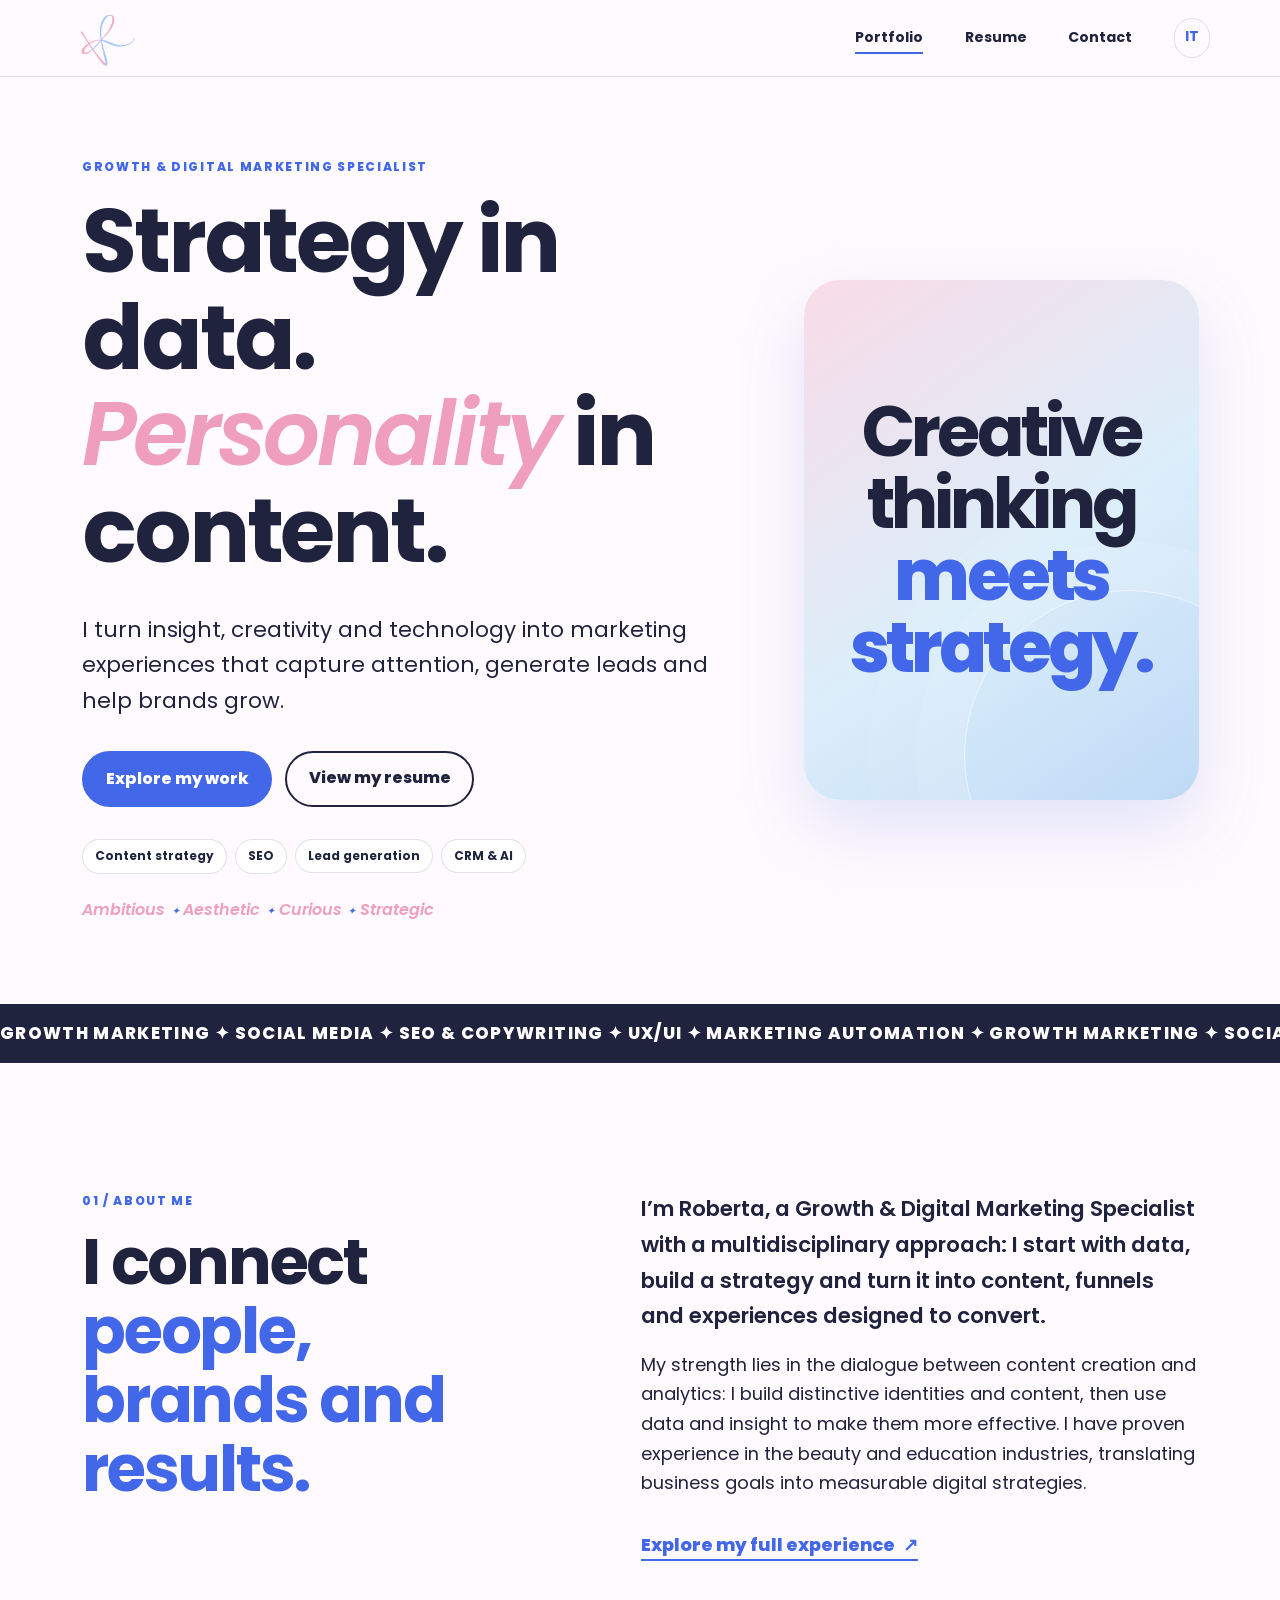
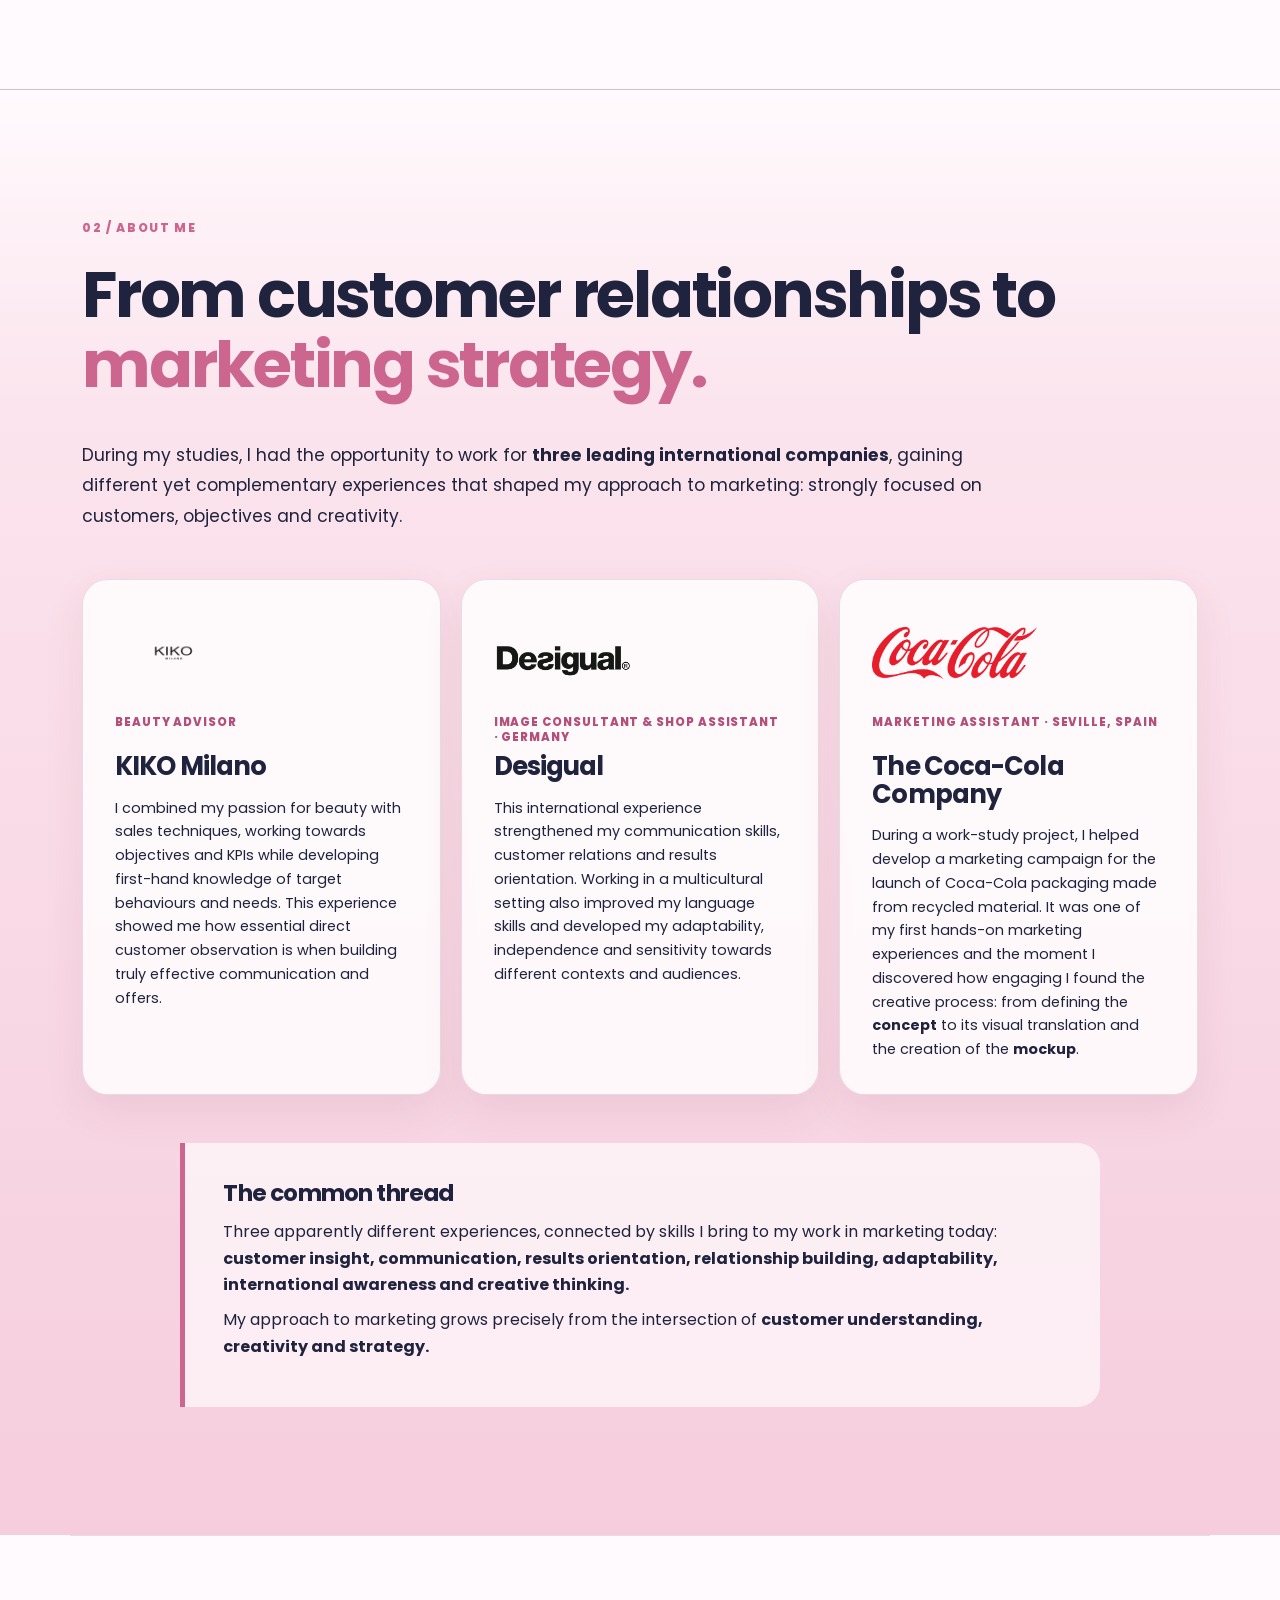
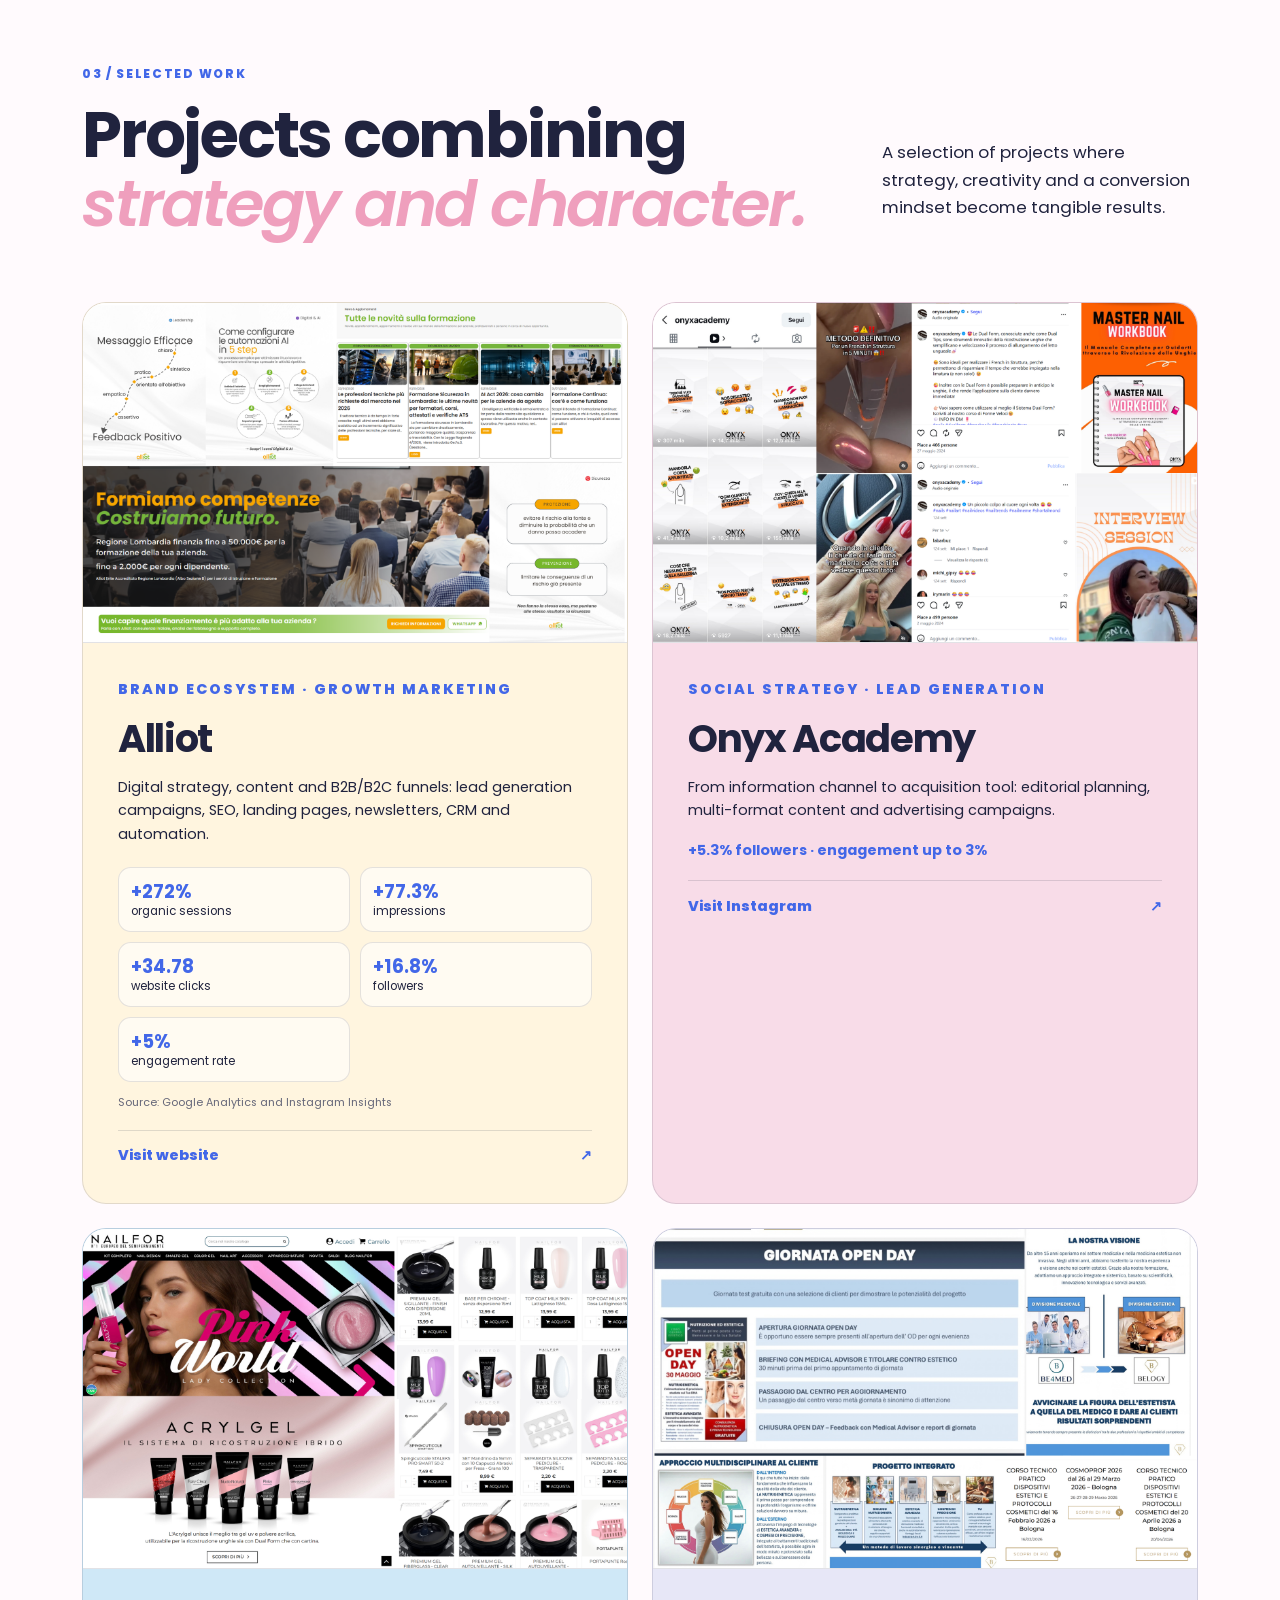
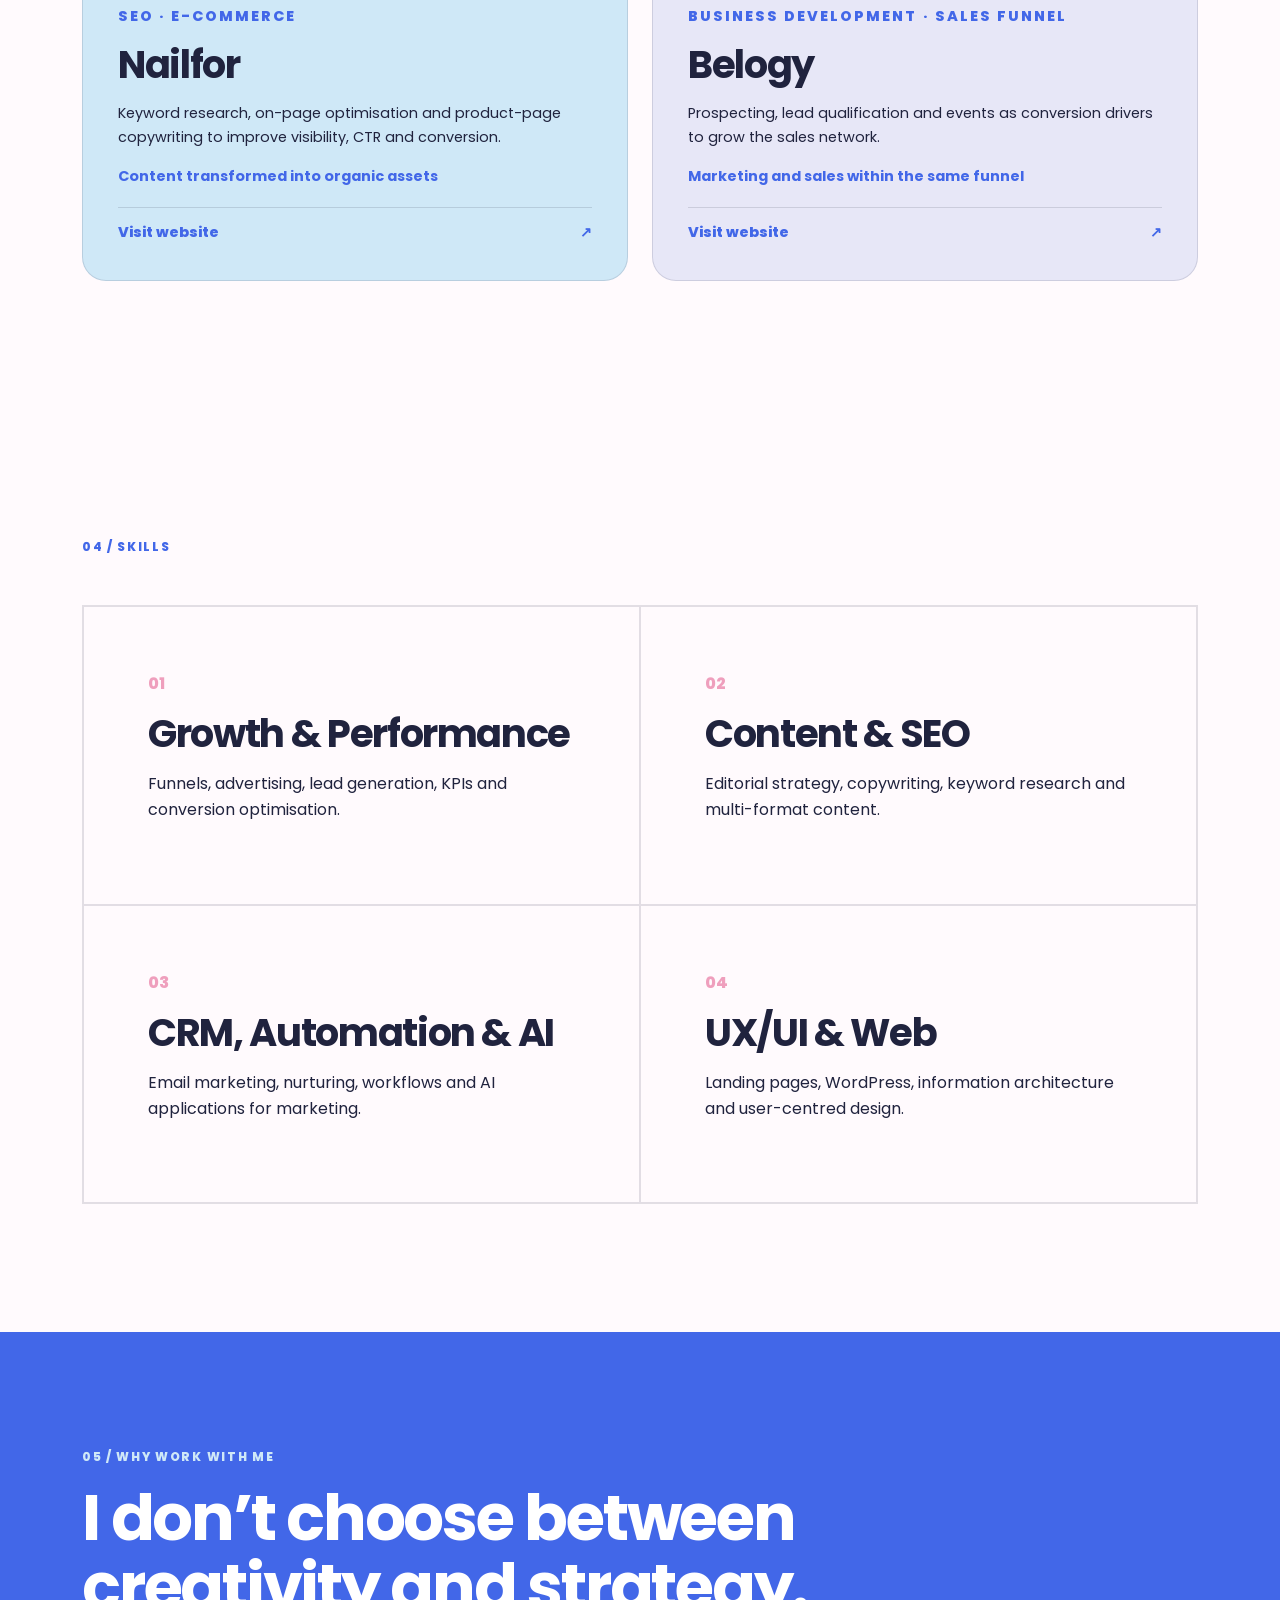
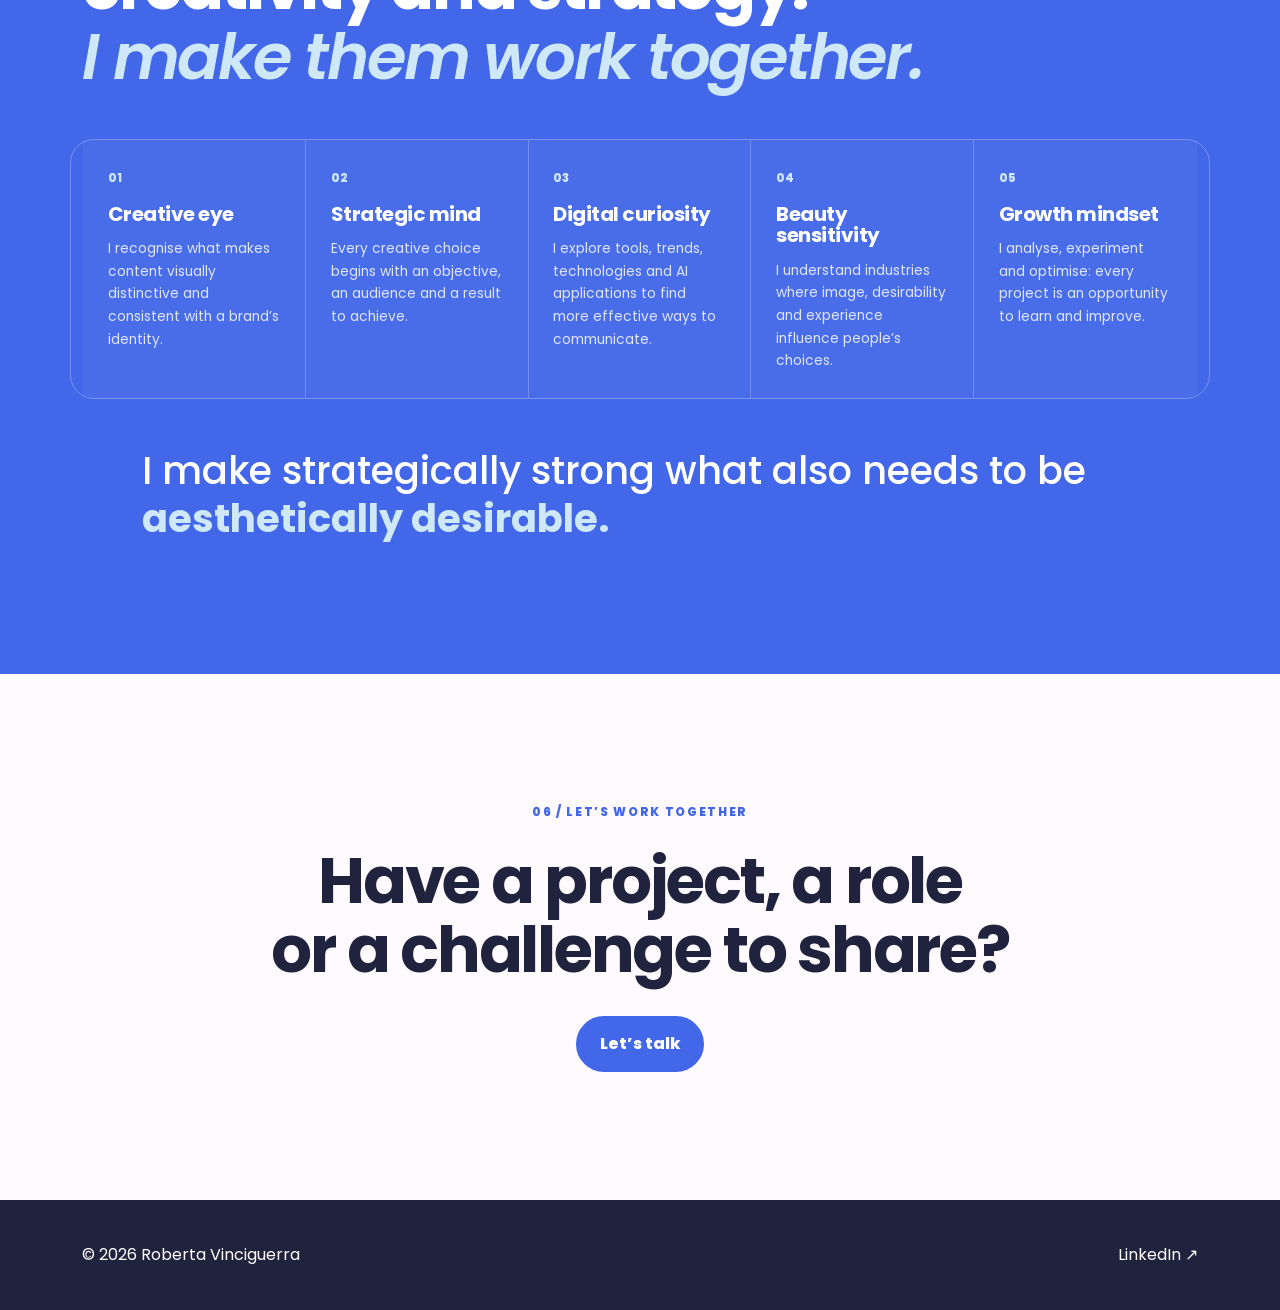
==== commit 5b7ffe7d: "Add files via upload" ====
--- a/en/index.html
+++ b/en/index.html
@@ -17,7 +17,7 @@
 <body>
   <header class="site-header">
     <nav class="navbar container" aria-label="Main navigation">
-      <a class="brand" href="index.html" aria-label="Roberta Vinciguerra homepage">RV<span>✦</span></a>
+      <a class="brand brand-logo" href="index.html" aria-label="Roberta Vinciguerra homepage"><img src="../assets/rv-logo.png" alt="Roberta Vinciguerra logo"></a>
       <div class="nav-links">
         <a class="active" href="index.html">Portfolio</a>
         <a href="cv.html">Resume</a>
@@ -44,11 +44,7 @@
           <span>Ambitious</span><span>Aesthetic</span><span>Curious</span><span>Strategic</span>
         </div>
       </div>
-      <div class="hero-visual hero-signature" aria-label="Ambitious, aesthetic, curious and strategic">
-        <span class="signature-mark">RV</span>
-        <div class="signature-words">
-          <span>Ambitious</span><span>Aesthetic</span><span>Curious</span><span>Strategic</span>
-        </div>
+      <div class="hero-visual hero-signature hero-statement-only" aria-label="Creative thinking meets strategy">
         <p>Creative thinking<br><strong>meets strategy.</strong></p>
       </div>
     </section>
@@ -69,17 +65,15 @@
       </div>
     </section>
 
-    <section class="fun-facts container" id="fun-facts">
-      <div class="fun-facts-photo"><img src="../assets/roberta-portrait-hq.png" alt="Professional portrait of Roberta Vinciguerra"></div>
-      <div class="fun-facts-content">
-        <p class="section-index">02 / Fun facts about me</p>
-        <h2>My journey didn’t begin in front of a <span>dashboard.</span></h2>
-        <p class="fun-facts-lead">While studying, I worked as a Beauty Advisor for a multinational company, learning to observe people, understand their aspirations and turn a product into an experience.</p>
-        <div class="experience-notes">
-          <article><span>DE</span><div><h3>Germany · Desigual</h3><p>A work-study experience that taught me to adapt quickly to different people, cultures and contexts.</p></div></article>
-          <article><span>ES</span><div><h3>Spain · Coca-Cola</h3><p>My first encounter with the international dimension of a brand and with new ways of communicating and working.</p></div></article>
+    <section class="journey-section" id="fun-facts">
+      <div class="container journey-inner">
+        <div class="journey-heading"><p class="section-index">02 / About me</p><h2>From customer relationships to <span>marketing strategy.</span></h2><p>During my studies, I had the opportunity to work for <strong>three leading international companies</strong>, gaining different yet complementary experiences that shaped my approach to marketing: strongly focused on customers, objectives and creativity.</p></div>
+        <div class="experience-grid">
+          <article><div class="company-logo"><img src="../assets/logo-kiko.png" alt="KIKO Milano logo"></div><p class="experience-place">Beauty Advisor</p><h3>KIKO Milano</h3><p>I combined my passion for beauty with sales techniques, working towards objectives and KPIs while developing first-hand knowledge of target behaviours and needs. This experience showed me how essential direct customer observation is when building truly effective communication and offers.</p></article>
+          <article><div class="company-logo"><img src="../assets/logo-desigual.png" alt="Desigual logo"></div><p class="experience-place">Image Consultant &amp; Shop Assistant · Germany</p><h3>Desigual</h3><p>This international experience strengthened my communication skills, customer relations and results orientation. Working in a multicultural setting also improved my language skills and developed my adaptability, independence and sensitivity towards different contexts and audiences.</p></article>
+          <article><div class="company-logo"><img src="../assets/logo-cocacola.png" alt="The Coca-Cola Company logo"></div><p class="experience-place">Marketing Assistant · Seville, Spain</p><h3>The Coca-Cola Company</h3><p>During a work-study project, I helped develop a marketing campaign for the launch of Coca-Cola packaging made from recycled material. It was one of my first hands-on marketing experiences and the moment I discovered how engaging I found the creative process: from defining the <strong>concept</strong> to its visual translation and the creation of the <strong>mockup</strong>.</p></article>
         </div>
-        <p class="fun-facts-close">Different experiences connected by the same thread: curiosity, attention to people and sensitivity to the way a brand is perceived.</p>
+        <div class="journey-thread"><h3>The common thread</h3><p>Three apparently different experiences, connected by skills I bring to my work in marketing today: <strong>customer insight, communication, results orientation, relationship building, adaptability, international awareness and creative thinking.</strong></p><p>My approach to marketing grows precisely from the intersection of <strong>customer understanding, creativity and strategy.</strong></p></div>
       </div>
     </section>
 
@@ -90,53 +84,38 @@
       </div>
 
       <div class="project-grid">
-        <article class="project-card card-alliot">
-          <div class="project-collage collage-alliot" aria-label="Collage of work created for Alliot">
-            <img class="collage-main" src="../assets/alliot-homepage.jpg" alt="Alliot homepage">
-            <img class="collage-detail" src="../assets/alliot-post.png" alt="Digital and AI social content created for Alliot">
-          </div>
+        <a class="project-card card-alliot" href="https://alliot.it/" target="_blank" rel="noreferrer" aria-label="Visit the Alliot website">
+          <div class="project-cover"><img src="../assets/project-alliot.png" alt="Selection of digital projects and content created for Alliot"></div>
           <div class="card-body-custom">
             <p class="project-type">Brand ecosystem · Growth marketing</p><h3>Alliot</h3>
             <p>Digital strategy, content and B2B/B2C funnels: lead generation campaigns, SEO, landing pages, newsletters, CRM and automation.</p>
-            <p class="result">Strategy, creativity and conversion in one ecosystem</p>
+            <div class="metrics" aria-label="Alliot results"><span><strong>+272%</strong> organic sessions</span><span><strong>+77.3%</strong> impressions</span><span><strong>+34.78</strong> website clicks</span><span><strong>+16.8%</strong> followers</span><span><strong>+5%</strong> engagement rate</span></div><p class="metric-source">Source: Google Analytics and Instagram Insights</p><p class="project-link">Visit website <span>↗</span></p>
           </div>
-        </article>
-        <article class="project-card">
-          <div class="project-collage collage-onyx" aria-label="Collage of Onyx Academy Reel covers">
-            <img class="collage-main" src="../assets/onyx-real.png" alt="Onyx Academy Instagram profile">
-            <img class="collage-crop crop-top" src="../assets/onyx-real.png" alt="Detail of Onyx Academy Reel covers">
-            <img class="collage-crop crop-bottom" src="../assets/onyx-real.png" alt="Second detail of Onyx Academy Reel covers">
-          </div>
+        </a>
+        <a class="project-card" href="https://www.instagram.com/onyxacademy/" target="_blank" rel="noreferrer" aria-label="Visit Onyx Academy on Instagram">
+          <div class="project-cover"><img src="../assets/project-onyx.png" alt="Selection of social content and Reels created for Onyx Academy"></div>
           <div class="card-body-custom">
             <p class="project-type">Social strategy · Lead generation</p><h3>Onyx Academy</h3>
             <p>From information channel to acquisition tool: editorial planning, multi-format content and advertising campaigns.</p>
-            <p class="result">+5,3% follower · engagement fino al 3%</p>
+            <p class="result">+5.3% followers · engagement up to 3%</p><p class="project-link">Visit Instagram <span>↗</span></p>
           </div>
-        </article>
-        <article class="project-card card-blue">
-          <div class="project-collage collage-nailfor" aria-label="Collage of the Nailfor website">
-            <img class="collage-main" src="../assets/nailfor-real.png" alt="Nailfor homepage">
-            <img class="collage-crop crop-left" src="../assets/nailfor-real.png" alt="Nailfor navigation detail">
-            <img class="collage-crop crop-right" src="../assets/nailfor-real.png" alt="Nailfor collection detail">
-          </div>
+        </a>
+        <a class="project-card card-blue" href="https://www.nailfor.com/" target="_blank" rel="noreferrer" aria-label="Visit the Nailfor website">
+          <div class="project-cover"><img src="../assets/project-nailfor.png" alt="Nailfor homepage, categories and products"></div>
           <div class="card-body-custom">
             <p class="project-type">SEO · E-commerce</p><h3>Nailfor</h3>
             <p>Keyword research, on-page optimisation and product-page copywriting to improve visibility, CTR and conversion.</p>
-            <p class="result">Content transformed into organic assets</p>
+            <p class="result">Content transformed into organic assets</p><p class="project-link">Visit website <span>↗</span></p>
           </div>
-        </article>
-        <article class="project-card card-belogy">
-          <div class="project-collage collage-belogy" aria-label="Collage of the Belogy website">
-            <img class="collage-main" src="../assets/belogy-real.jpg" alt="Belogy homepage">
-            <img class="collage-crop crop-left" src="../assets/belogy-real.jpg" alt="Belogy logo detail">
-            <img class="collage-crop crop-right" src="../assets/belogy-real.jpg" alt="Belogy visual detail">
-          </div>
+        </a>
+        <a class="project-card card-belogy" href="https://belogy.it/" target="_blank" rel="noreferrer" aria-label="Visit the Belogy website">
+          <div class="project-cover"><img src="../assets/project-belogy.png" alt="Selection of Belogy sales materials, presentations and web pages"></div>
           <div class="card-body-custom">
             <p class="project-type">Business development · Sales funnel</p><h3>Belogy</h3>
             <p>Prospecting, lead qualification and events as conversion drivers to grow the sales network.</p>
-            <p class="result">Marketing and sales within the same funnel</p>
+            <p class="result">Marketing and sales within the same funnel</p><p class="project-link">Visit website <span>↗</span></p>
           </div>
-        </article>
+        </a>
       </div>
     </section>
 
--- a/css/main.css
+++ b/css/main.css
@@ -1084,3 +1084,47 @@
 .why-statement { margin-top: 3rem; max-width: 1020px; font-size: clamp(1.65rem,3vw,3rem); line-height: 1.25; font-weight: 500; }.why-statement strong { color: #cfe8f7; }
 @media (max-width: 900px) { .fun-facts { grid-template-columns: .8fr 1.2fr; gap: 2.5rem; }.why-grid { grid-template-columns: repeat(2,1fr); }.why-grid article { border-bottom: 1px solid rgba(255,255,255,.22); }.why-grid article:nth-child(2n) { border-right: 0; }.why-grid article:last-child { grid-column: 1/-1; border-bottom: 0; } }
 @media (max-width: 700px) { .fun-facts { grid-template-columns: 1fr; }.fun-facts-photo { max-width: 420px; }.why-grid { grid-template-columns: 1fr; }.why-grid article, .why-grid article:nth-child(2n), .why-grid article:last-child { grid-column: auto; border-right: 0; border-bottom: 1px solid rgba(255,255,255,.22); }.why-grid article:last-child { border-bottom: 0; } }
+
+/* Journey, hero and project refinement */
+.hero-statement-only { justify-content: center; align-items: center; min-height: 520px; padding: clamp(2rem,5vw,4.5rem); text-align: center; background: linear-gradient(145deg,#f9dce7 0%,#dbeefa 55%,#bfd9f6 100%); }
+.hero-statement-only::after { width: 330px; height: 330px; right: -95px; bottom: -120px; opacity: .8; }
+.hero-statement-only > p { max-width: 520px; font-size: clamp(2.25rem,5.5vw,5rem); line-height: 1.02; letter-spacing: -.055em; font-weight: 700; }
+.hero-statement-only > p strong { color: #4267e8; font-weight: 800; }
+.journey-section { padding-block: clamp(5rem,10vw,9rem); background: linear-gradient(180deg,#fffafd 0%,#fbe4ed 22%,#f6cddd 100%); border-top: 1px solid rgba(32,35,62,.1); }
+.journey-heading { display: grid; grid-template-columns: 1.15fr .85fr; gap: 1rem 6vw; align-items: end; margin-bottom: 3rem; }
+.journey-heading .section-index { grid-column: 1/-1; color: #cc668f; }
+.journey-heading h2 { font-size: clamp(2.5rem,5vw,5rem); }
+.journey-heading h2 span { color: #cc668f; }
+.journey-heading > p:last-child { margin: 0; font-size: 1.05rem; }
+.experience-grid { display: grid; grid-template-columns: repeat(3,minmax(0,1fr)); gap: 1.25rem; }
+.experience-grid article { display: flex; flex-direction: column; min-height: 100%; padding: clamp(1.4rem,2.5vw,2rem); border: 1px solid rgba(129,55,86,.16); border-radius: 1.6rem; background: rgba(255,255,255,.82); box-shadow: 0 16px 42px rgba(117,54,83,.09); }
+.company-logo { height: 82px; display: flex; align-items: center; margin-bottom: 1.3rem; }
+.company-logo img { width: auto; max-width: 165px; max-height: 66px; object-fit: contain; }
+.experience-grid article:nth-child(2) .company-logo img { max-height: 78px; }
+.experience-place { min-height: 2.7em; margin: 0 0 .45rem; color: #b44f79; font-size: .72rem; font-weight: 800; letter-spacing: .08em; line-height: 1.35; text-transform: uppercase; }
+.experience-grid h3 { margin: 0 0 1rem; font-size: clamp(1.35rem,2vw,1.8rem); }
+.experience-grid article > p:last-child { margin: 0; font-size: .9rem; }
+.journey-thread { max-width: 920px; margin: 3rem auto 0; padding: clamp(1.5rem,3vw,2.5rem); border-left: 5px solid #cc668f; border-radius: 0 1.4rem 1.4rem 0; background: rgba(255,255,255,.64); }
+.journey-thread h3 { margin-bottom: .8rem; font-size: 1.45rem; }.journey-thread p { margin: .55rem 0; }
+.project-card { color: inherit; }
+.project-card:focus-visible { outline: 4px solid #4267e8; outline-offset: 4px; }
+.collage-single .collage-main { inset: 1rem; width: calc(100% - 2rem); height: calc(100% - 2rem); object-fit: contain; background: #fff; }
+.metrics { display: grid; grid-template-columns: repeat(2,minmax(0,1fr)); gap: .65rem; margin-top: 1.25rem; }
+.metrics span { padding: .75rem; border: 1px solid rgba(32,35,62,.12); border-radius: .8rem; background: rgba(255,255,255,.6); font-size: .72rem; line-height: 1.3; }
+.metrics strong { display: block; color: #4267e8; font-size: 1.15rem; }
+.metric-source { margin: .75rem 0 0; font-size: .68rem !important; color: #666779; }
+.project-link { display: flex; justify-content: space-between; align-items: center; margin: 1.1rem 0 0; padding-top: .85rem; border-top: 1px solid rgba(32,35,62,.14); color: #4267e8; font-weight: 800; }
+.project-link span { transition: transform .25s; }.project-card:hover .project-link span { transform: translate(3px,-3px); }
+@media (max-width: 900px) { .journey-heading { grid-template-columns: 1fr; }.experience-grid { grid-template-columns: 1fr; }.experience-grid article { display: grid; grid-template-columns: 150px 1fr; column-gap: 1.25rem; }.company-logo { grid-row: 1/4; }.experience-grid article > p:last-child { grid-column: 2; } }
+@media (max-width: 600px) { .hero-statement-only { min-height: 350px; }.experience-grid article { display: flex; }.experience-place { min-height: auto; }.metrics { grid-template-columns: 1fr 1fr; } }
+.brand-logo { width: 72px; height: 58px; display: flex; align-items: center; padding: 0 !important; }
+.brand-logo::after { display: none !important; }
+.brand-logo img { width: 100%; height: 100%; object-fit: contain; }
+.journey-heading { display: block; max-width: 1120px; }
+.journey-heading .section-index { margin-bottom: 1.4rem; }
+.journey-heading h2 { max-width: 1000px; margin-bottom: 2.6rem; }
+.journey-heading > p:last-child { max-width: 940px; font-size: 1.08rem; line-height: 1.75; }
+@media (max-width: 600px) { .brand-logo { width: 54px; height: 46px; }.journey-heading h2 { margin-bottom: 1.8rem; } }
+.project-cover { aspect-ratio: 8/5; overflow: hidden; border-bottom: 1px solid rgba(32,35,62,.13); background: #fff; }
+.project-cover img { width: 100%; height: 100%; object-fit: cover; object-position: center; transition: transform .55s cubic-bezier(.22,1,.36,1); }
+.project-card:hover .project-cover img { transform: scale(1.018); }
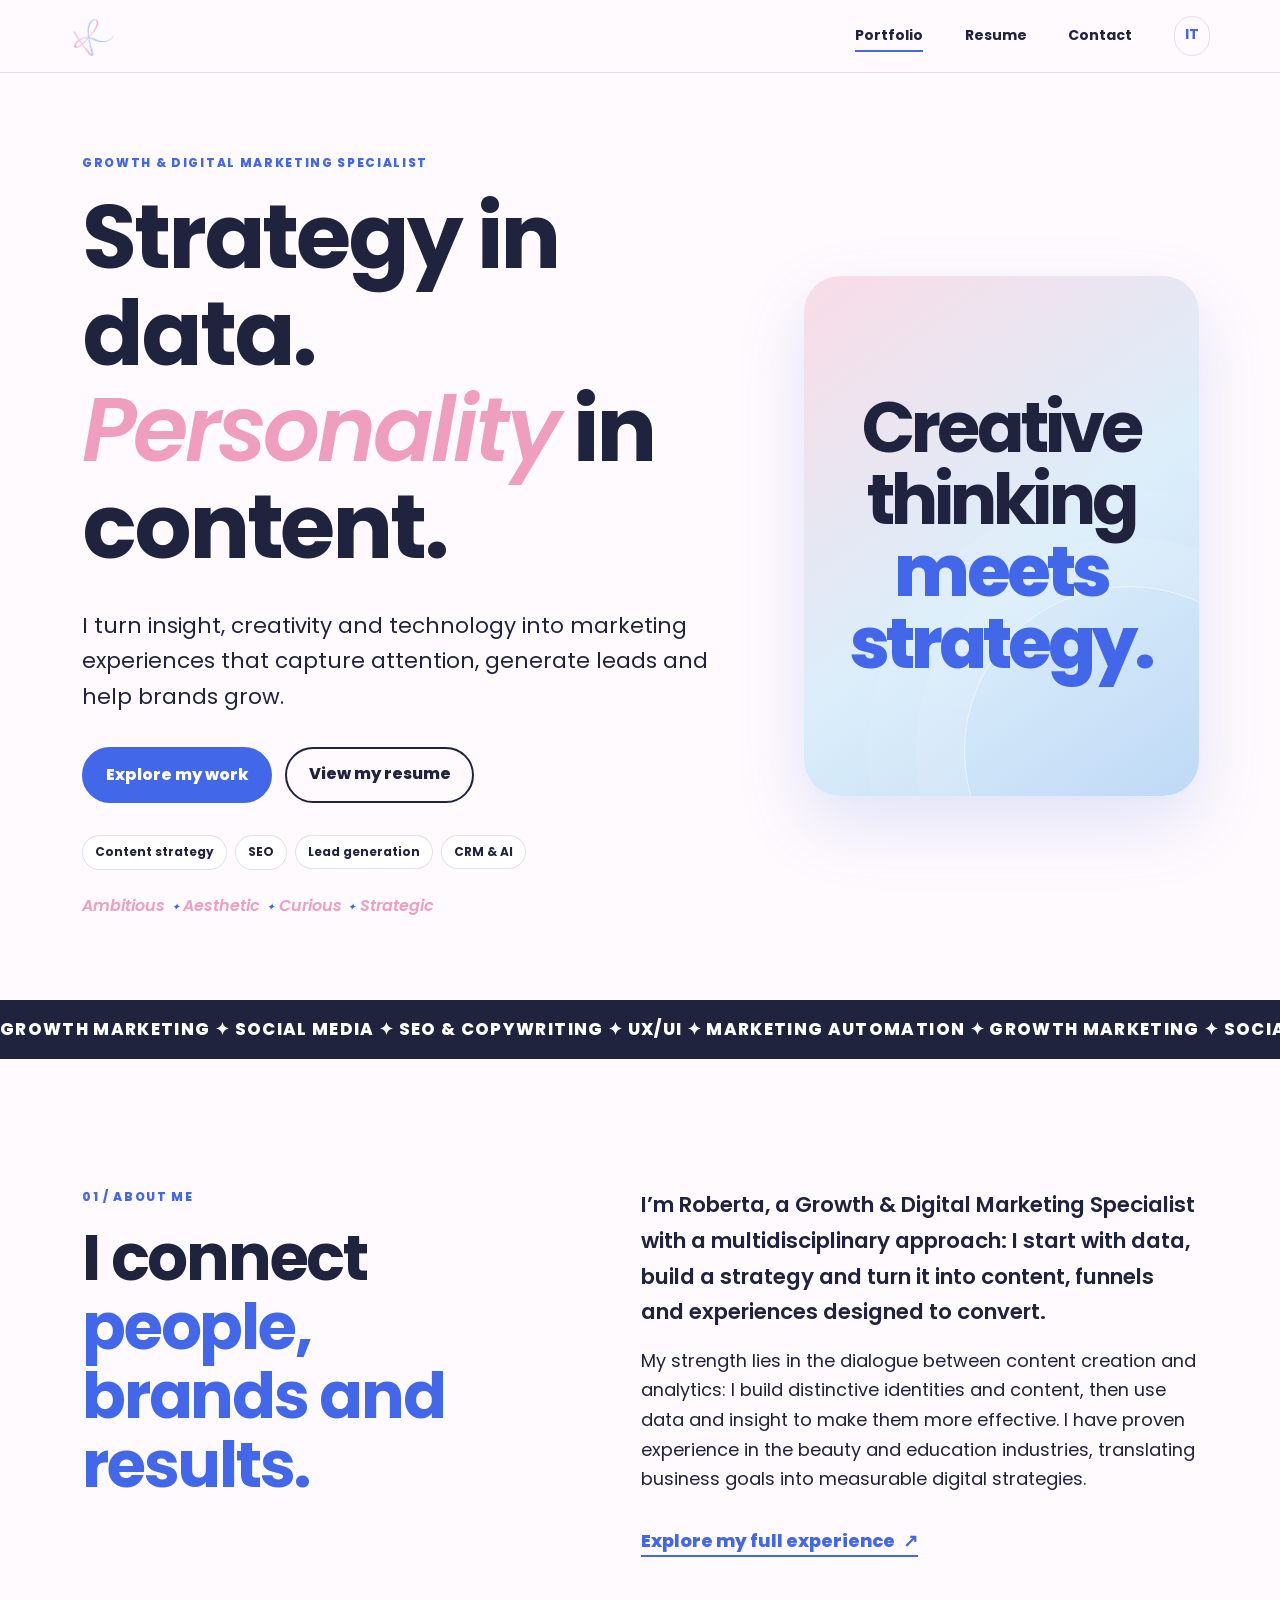
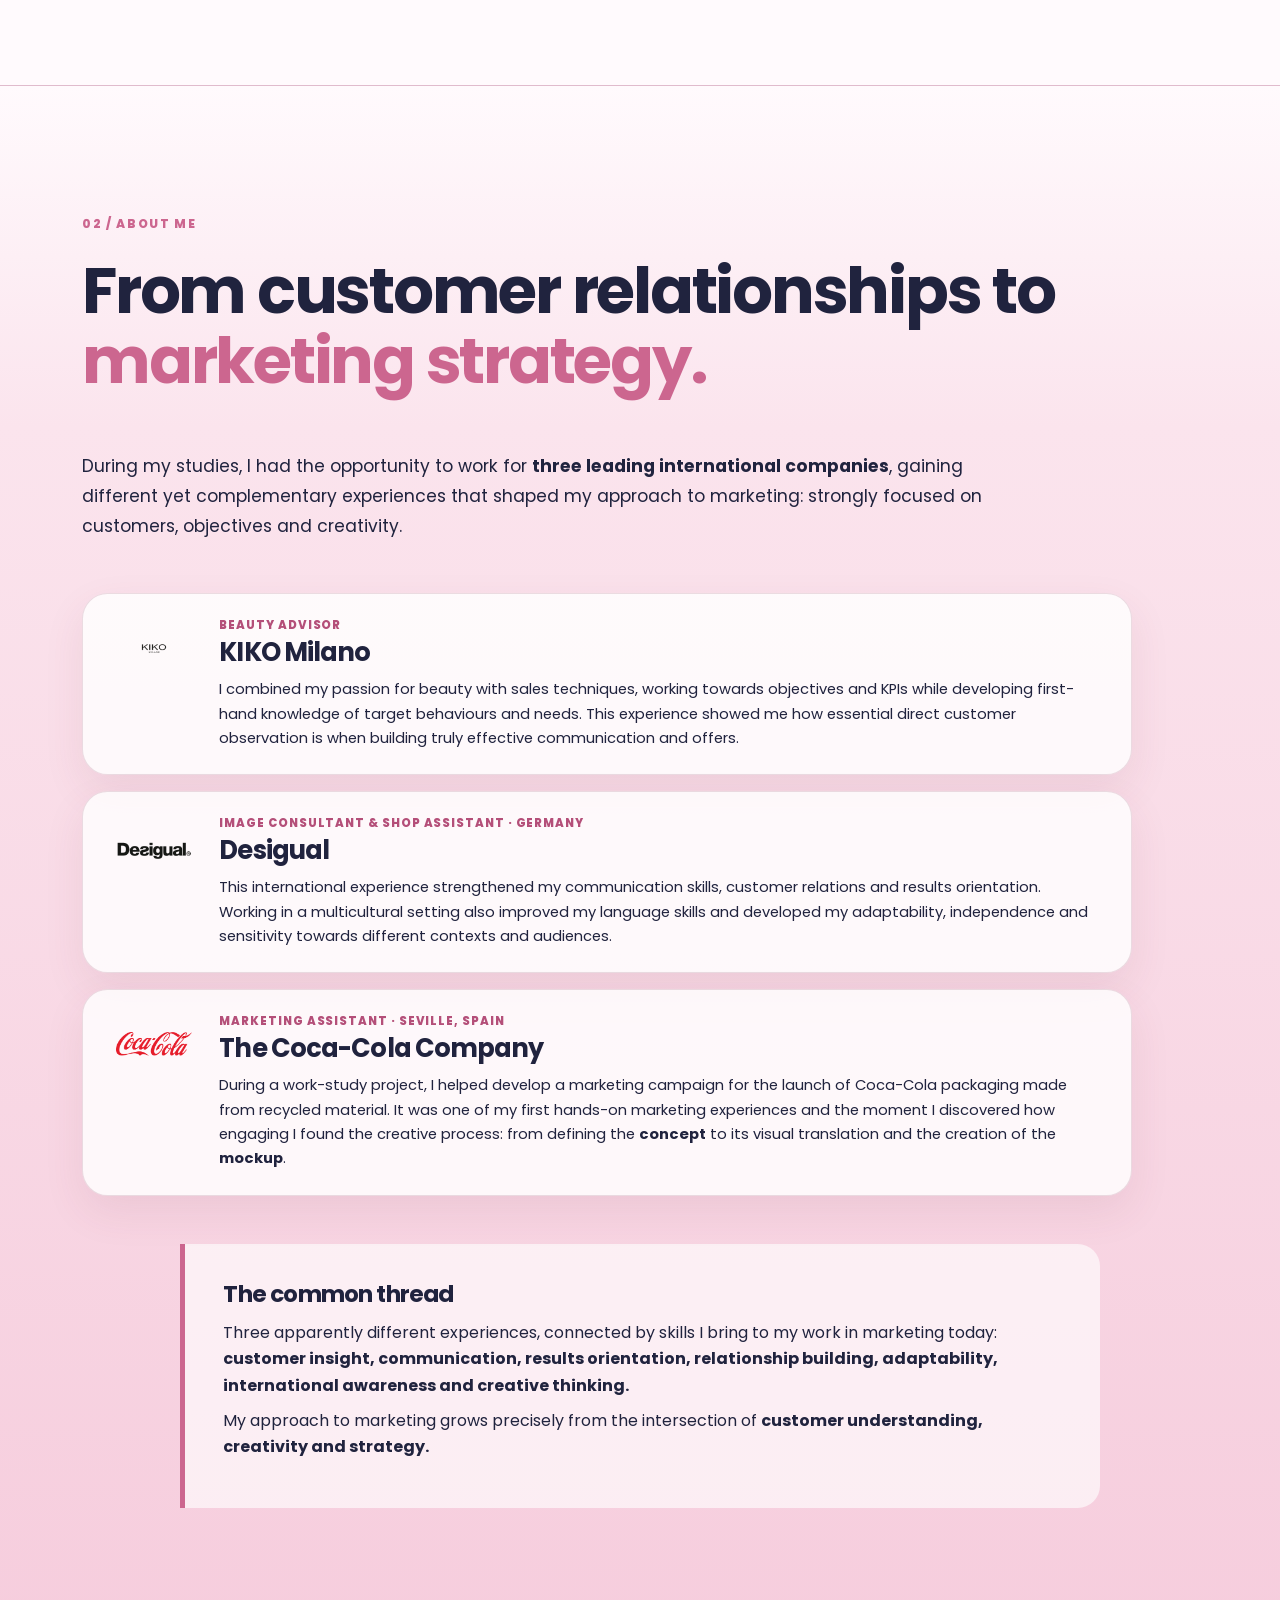
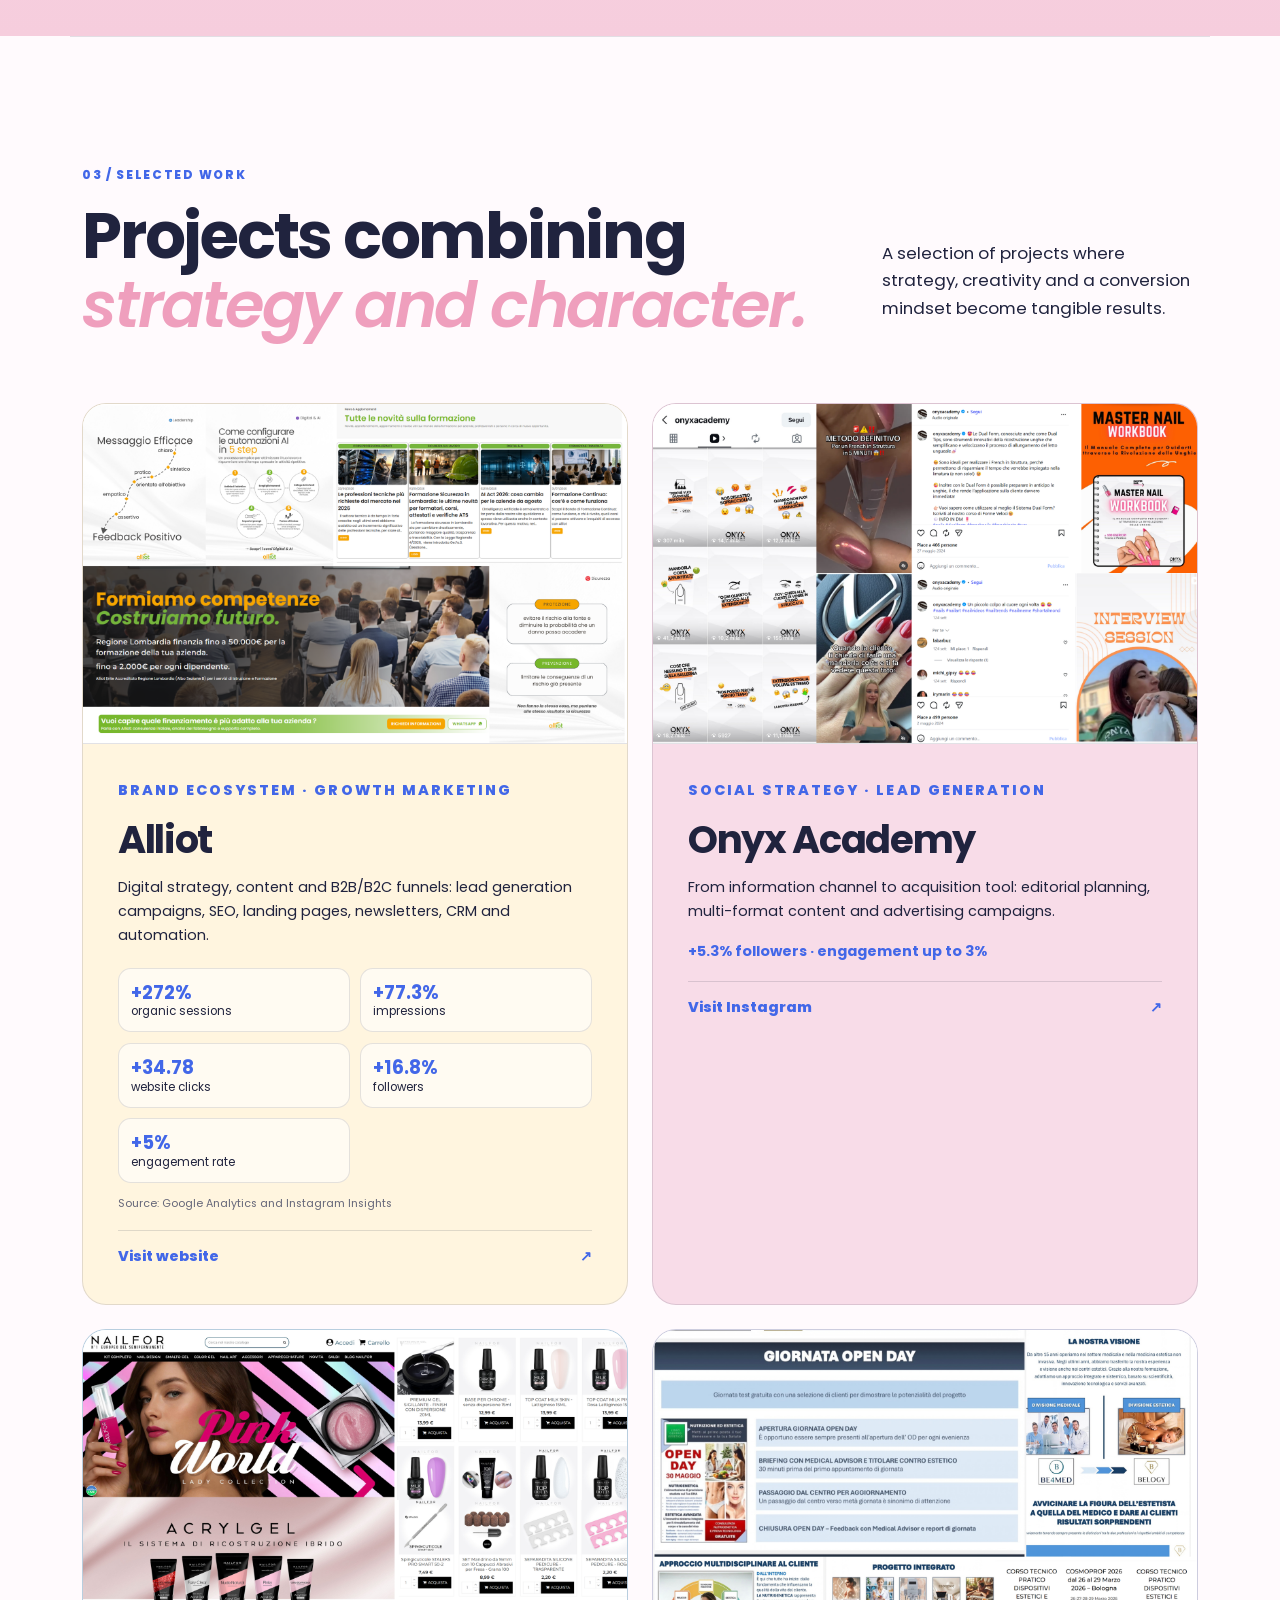
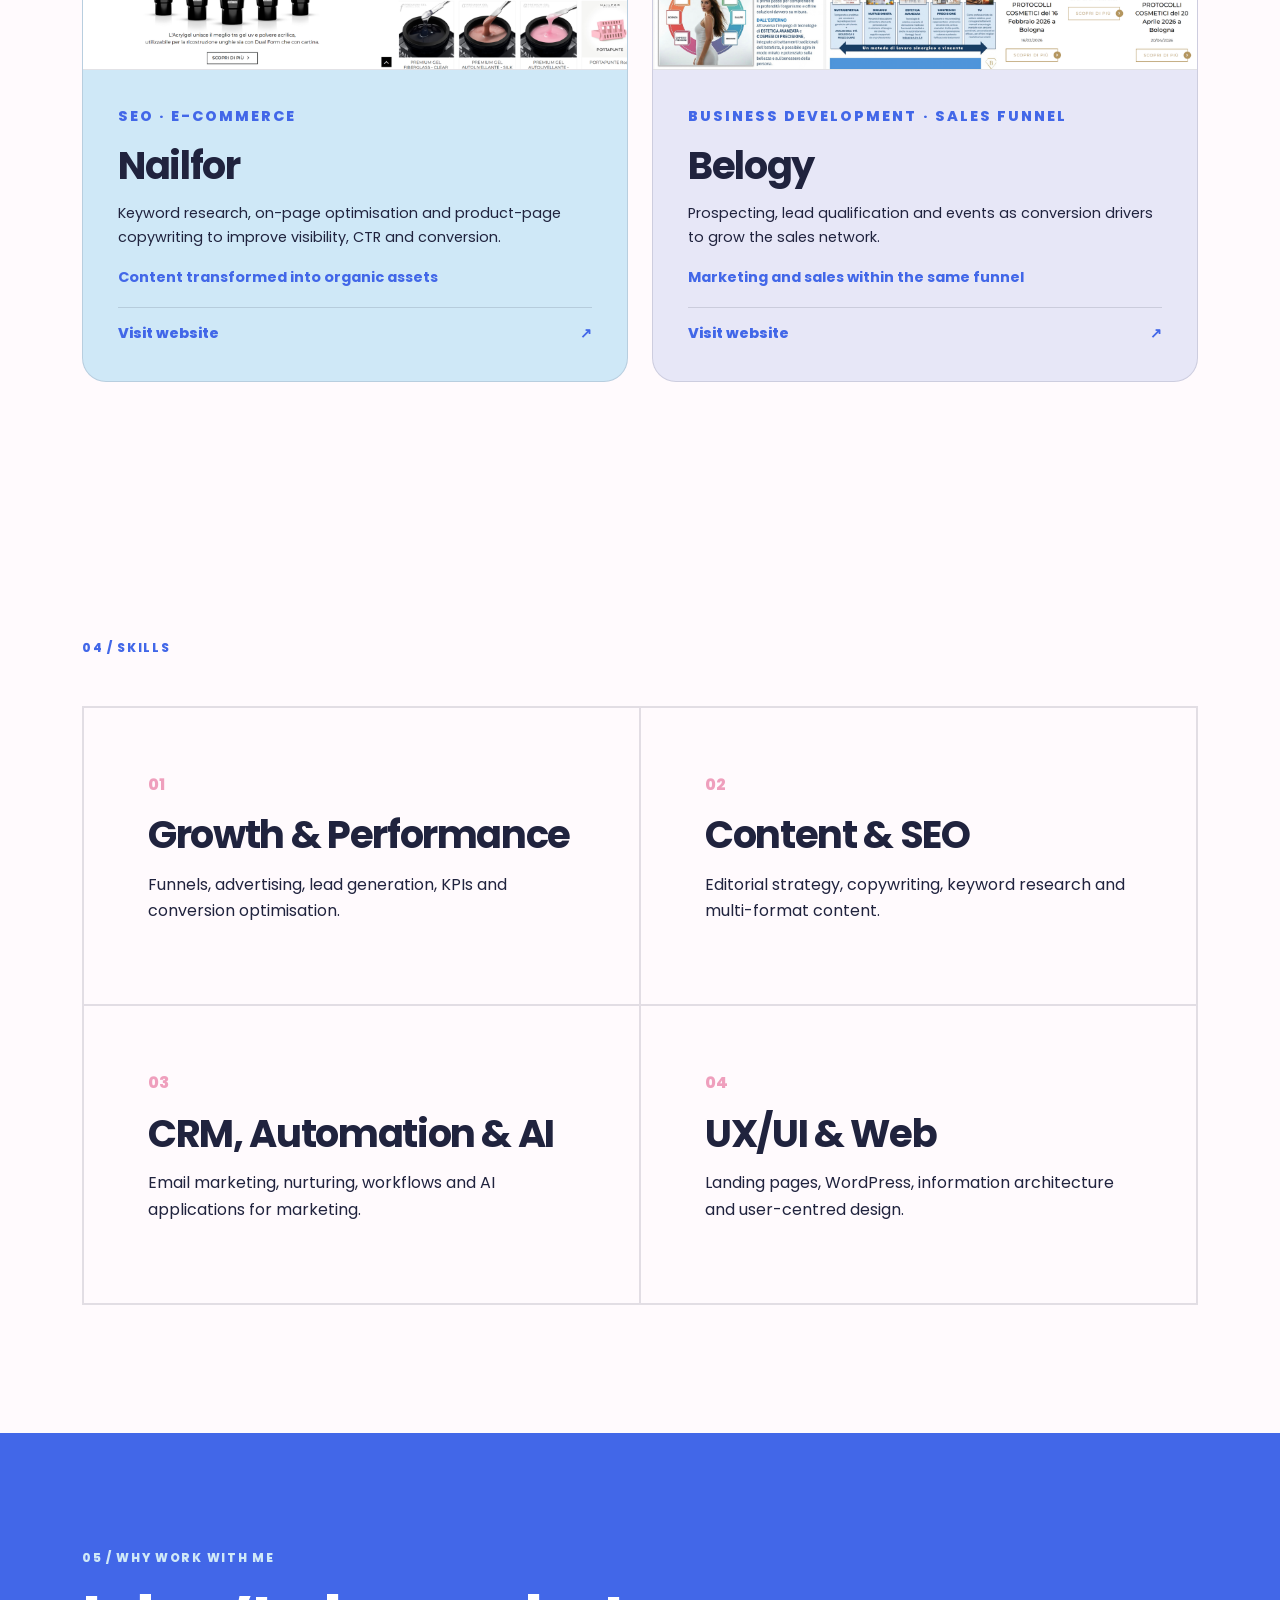
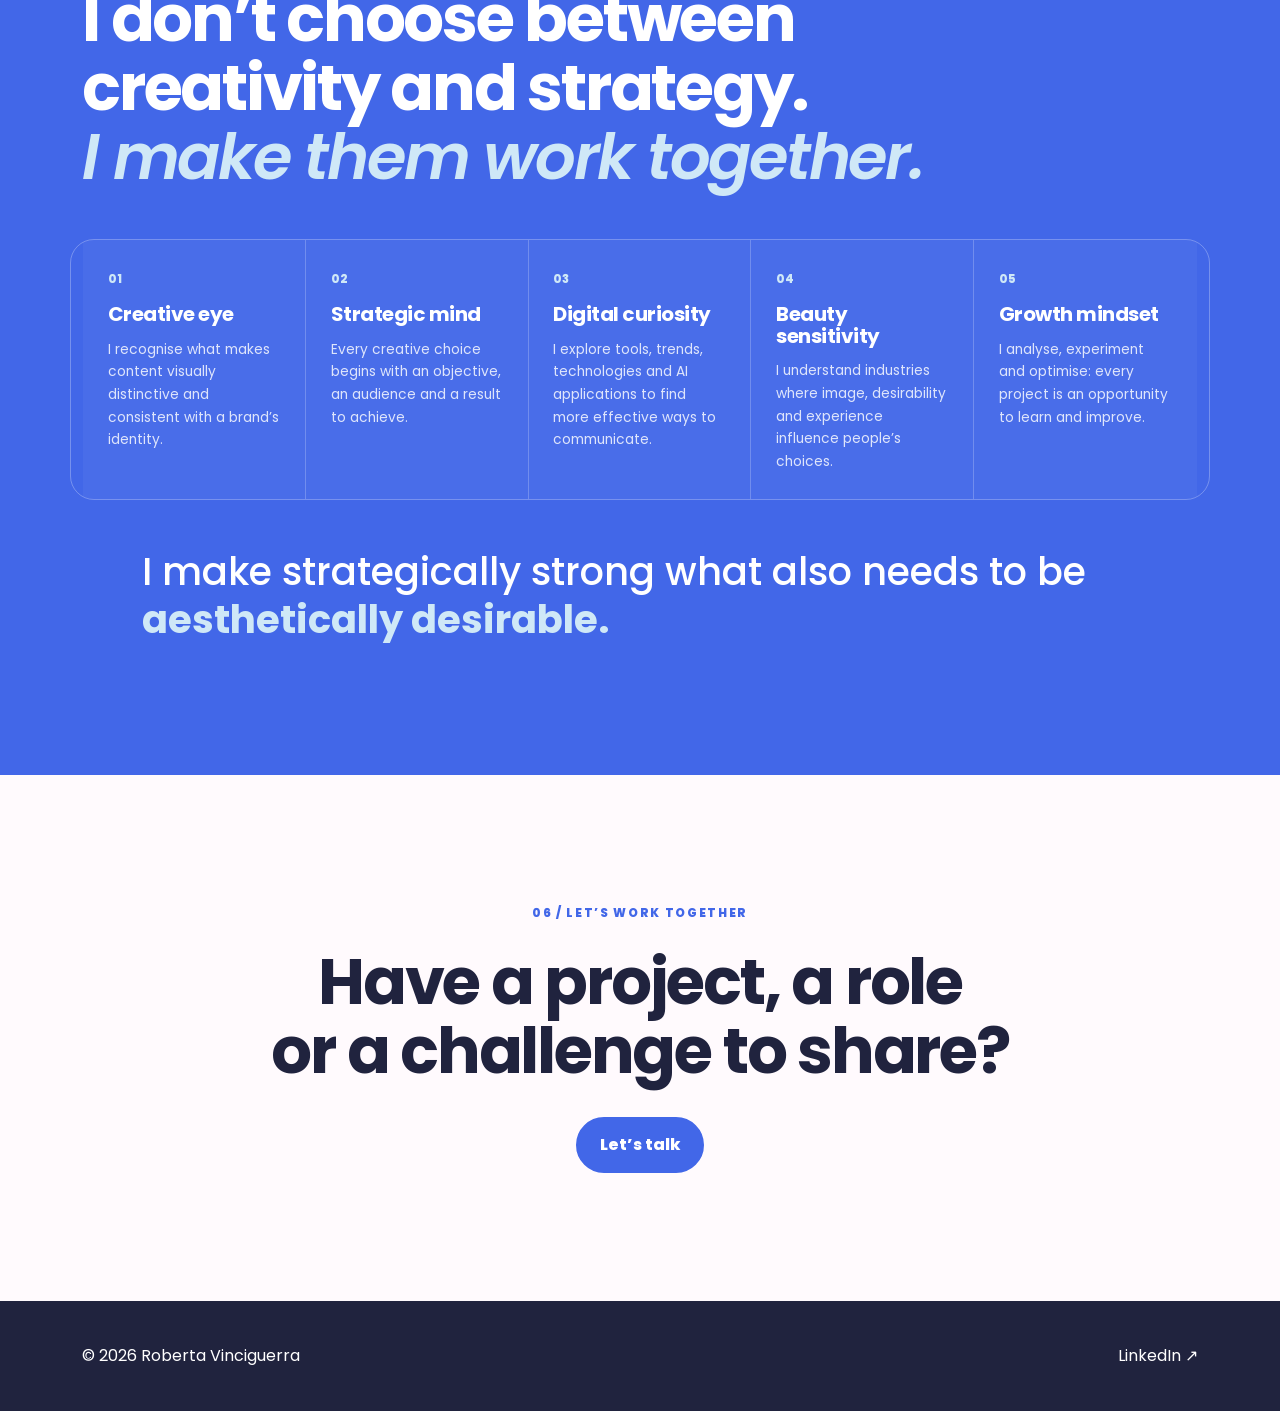
==== commit 3d4ade66: "Add files via upload" ====
--- a/en/index.html
+++ b/en/index.html
@@ -17,7 +17,7 @@
 <body>
   <header class="site-header">
     <nav class="navbar container" aria-label="Main navigation">
-      <a class="brand brand-logo" href="index.html" aria-label="Roberta Vinciguerra homepage"><img src="../assets/rv-logo.png" alt="Roberta Vinciguerra logo"></a>
+      <a class="brand brand-logo" href="index.html" aria-label="Roberta Vinciguerra homepage" style="width:44px;height:44px"><img src="../assets/rv-logo.png" alt="Roberta Vinciguerra logo" width="44" height="44"></a>
       <div class="nav-links">
         <a class="active" href="index.html">Portfolio</a>
         <a href="cv.html">Resume</a>
@@ -69,9 +69,9 @@
       <div class="container journey-inner">
         <div class="journey-heading"><p class="section-index">02 / About me</p><h2>From customer relationships to <span>marketing strategy.</span></h2><p>During my studies, I had the opportunity to work for <strong>three leading international companies</strong>, gaining different yet complementary experiences that shaped my approach to marketing: strongly focused on customers, objectives and creativity.</p></div>
         <div class="experience-grid">
-          <article><div class="company-logo"><img src="../assets/logo-kiko.png" alt="KIKO Milano logo"></div><p class="experience-place">Beauty Advisor</p><h3>KIKO Milano</h3><p>I combined my passion for beauty with sales techniques, working towards objectives and KPIs while developing first-hand knowledge of target behaviours and needs. This experience showed me how essential direct customer observation is when building truly effective communication and offers.</p></article>
-          <article><div class="company-logo"><img src="../assets/logo-desigual.png" alt="Desigual logo"></div><p class="experience-place">Image Consultant &amp; Shop Assistant · Germany</p><h3>Desigual</h3><p>This international experience strengthened my communication skills, customer relations and results orientation. Working in a multicultural setting also improved my language skills and developed my adaptability, independence and sensitivity towards different contexts and audiences.</p></article>
-          <article><div class="company-logo"><img src="../assets/logo-cocacola.png" alt="The Coca-Cola Company logo"></div><p class="experience-place">Marketing Assistant · Seville, Spain</p><h3>The Coca-Cola Company</h3><p>During a work-study project, I helped develop a marketing campaign for the launch of Coca-Cola packaging made from recycled material. It was one of my first hands-on marketing experiences and the moment I discovered how engaging I found the creative process: from defining the <strong>concept</strong> to its visual translation and the creation of the <strong>mockup</strong>.</p></article>
+          <article><div class="company-logo"><img src="../assets/logo-kiko.png" alt="KIKO Milano logo"></div><div class="experience-copy"><p class="experience-place">Beauty Advisor</p><h3>KIKO Milano</h3><p>I combined my passion for beauty with sales techniques, working towards objectives and KPIs while developing first-hand knowledge of target behaviours and needs. This experience showed me how essential direct customer observation is when building truly effective communication and offers.</p></div></article>
+          <article><div class="company-logo"><img src="../assets/logo-desigual.png" alt="Desigual logo"></div><div class="experience-copy"><p class="experience-place">Image Consultant &amp; Shop Assistant · Germany</p><h3>Desigual</h3><p>This international experience strengthened my communication skills, customer relations and results orientation. Working in a multicultural setting also improved my language skills and developed my adaptability, independence and sensitivity towards different contexts and audiences.</p></div></article>
+          <article><div class="company-logo"><img src="../assets/logo-cocacola.png" alt="The Coca-Cola Company logo"></div><div class="experience-copy"><p class="experience-place">Marketing Assistant · Seville, Spain</p><h3>The Coca-Cola Company</h3><p>During a work-study project, I helped develop a marketing campaign for the launch of Coca-Cola packaging made from recycled material. It was one of my first hands-on marketing experiences and the moment I discovered how engaging I found the creative process: from defining the <strong>concept</strong> to its visual translation and the creation of the <strong>mockup</strong>.</p></div></article>
         </div>
         <div class="journey-thread"><h3>The common thread</h3><p>Three apparently different experiences, connected by skills I bring to my work in marketing today: <strong>customer insight, communication, results orientation, relationship building, adaptability, international awareness and creative thinking.</strong></p><p>My approach to marketing grows precisely from the intersection of <strong>customer understanding, creativity and strategy.</strong></p></div>
       </div>
--- a/css/main.css
+++ b/css/main.css
@@ -1128,3 +1128,14 @@
 .project-cover { aspect-ratio: 8/5; overflow: hidden; border-bottom: 1px solid rgba(32,35,62,.13); background: #fff; }
 .project-cover img { width: 100%; height: 100%; object-fit: cover; object-position: center; transition: transform .55s cubic-bezier(.22,1,.36,1); }
 .project-card:hover .project-cover img { transform: scale(1.018); }
+.site-header .navbar { min-height: 72px; }
+.site-header .brand-logo { flex: 0 0 44px !important; width: 44px !important; height: 44px !important; max-width: 44px !important; max-height: 44px !important; overflow: hidden; }
+.site-header .brand-logo img { display: block; width: 44px !important; height: 44px !important; max-width: 44px !important; max-height: 44px !important; object-fit: contain; }
+.journey-heading h2 { margin-bottom: 3.5rem !important; }
+.journey-heading > p:last-child { margin: 0 0 3.25rem; }
+.experience-grid { grid-template-columns: 1fr; gap: 1rem; max-width: 1050px; }
+.experience-grid article { display: grid; grid-template-columns: 86px minmax(0,1fr); gap: 1.4rem; align-items: start; padding: 1.5rem 1.75rem; }
+.company-logo { width: 86px; height: 72px; margin: 0; display: flex; align-items: flex-start; justify-content: center; }
+.company-logo img, .experience-grid article:nth-child(2) .company-logo img { width: 76px !important; height: 60px !important; max-width: 76px !important; max-height: 60px !important; object-fit: contain; }
+.experience-copy { min-width: 0; }.experience-copy .experience-place { min-height: 0; margin-bottom: .35rem; }.experience-copy h3 { margin-bottom: .65rem; }.experience-copy > p:last-child { margin: 0; font-size: .92rem; }
+@media (max-width: 600px) { .site-header .brand-logo, .site-header .brand-logo img { width: 38px !important; height: 38px !important; max-width: 38px !important; max-height: 38px !important; }.journey-heading h2 { margin-bottom: 2.2rem !important; }.experience-grid article { grid-template-columns: 58px minmax(0,1fr); gap: 1rem; padding: 1.2rem; }.company-logo { width: 58px; height: 52px; }.company-logo img, .experience-grid article:nth-child(2) .company-logo img { width: 52px !important; height: 44px !important; max-width: 52px !important; max-height: 44px !important; } }
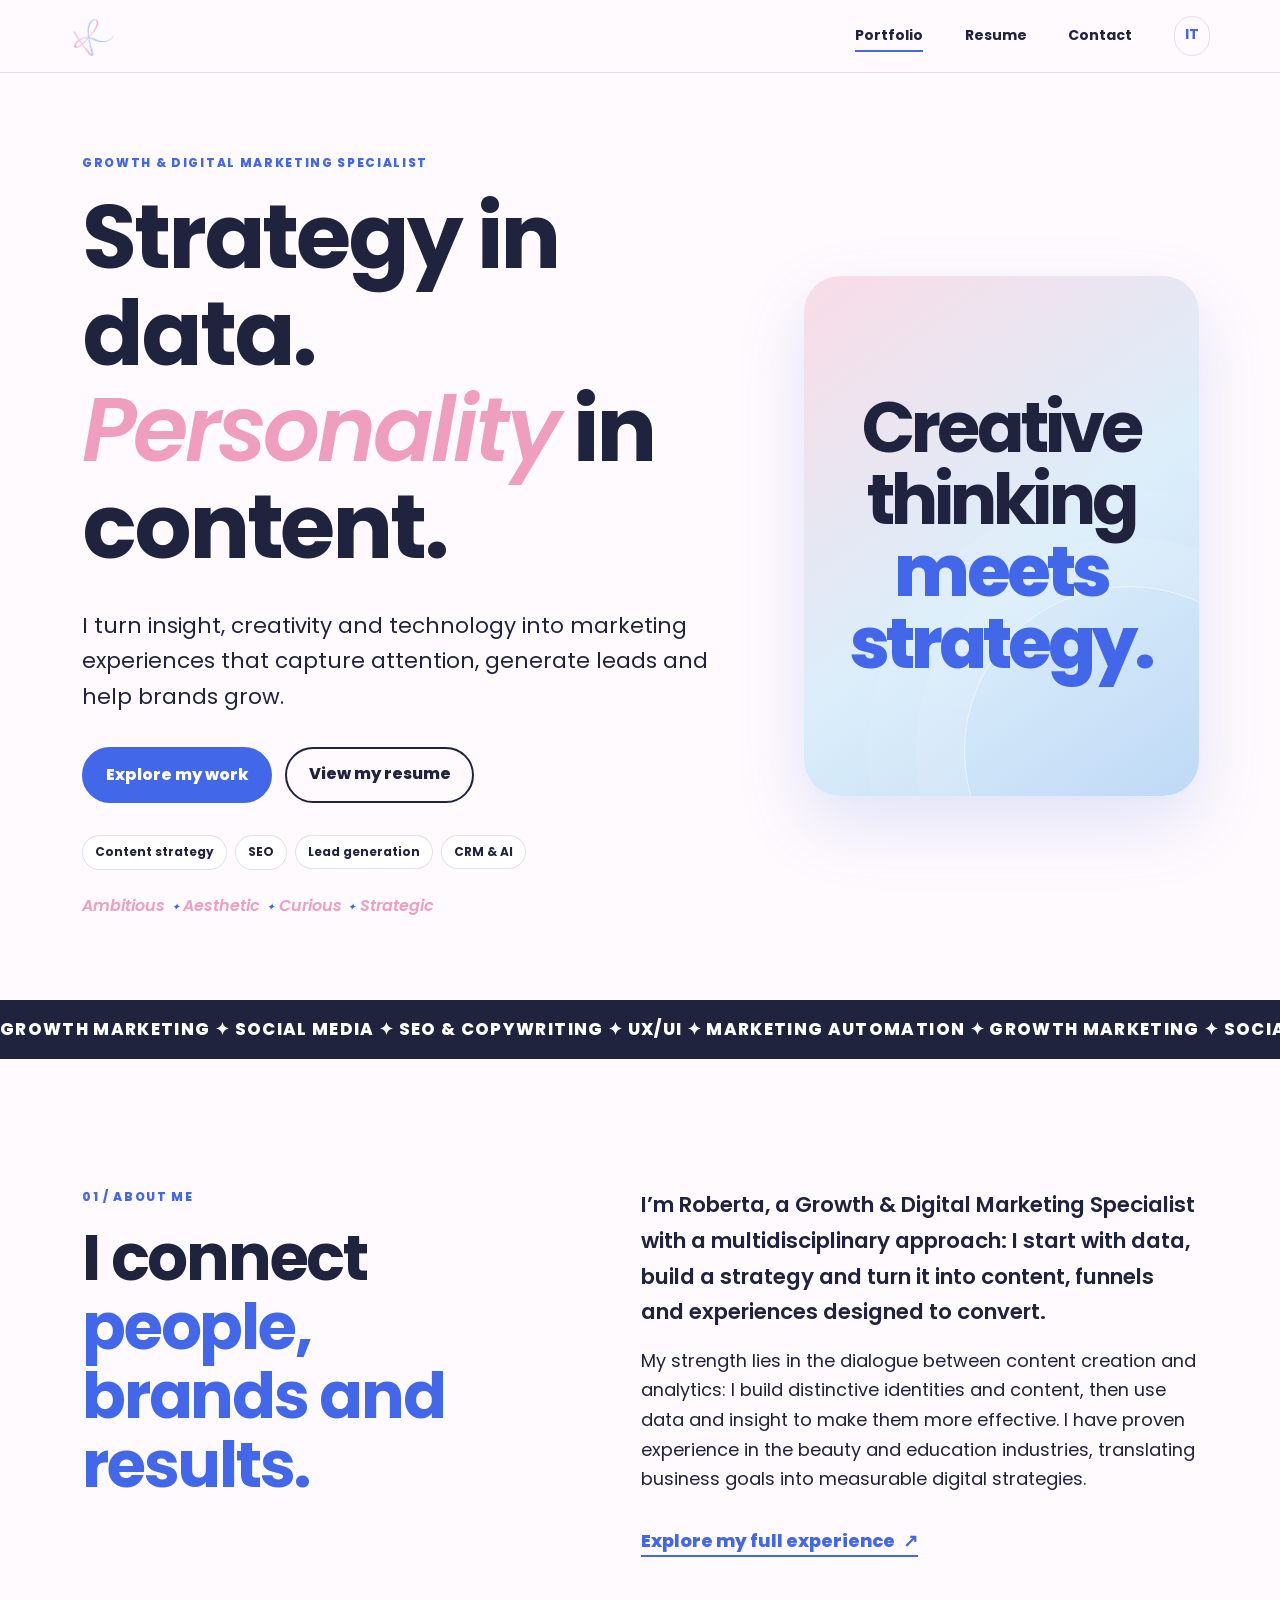
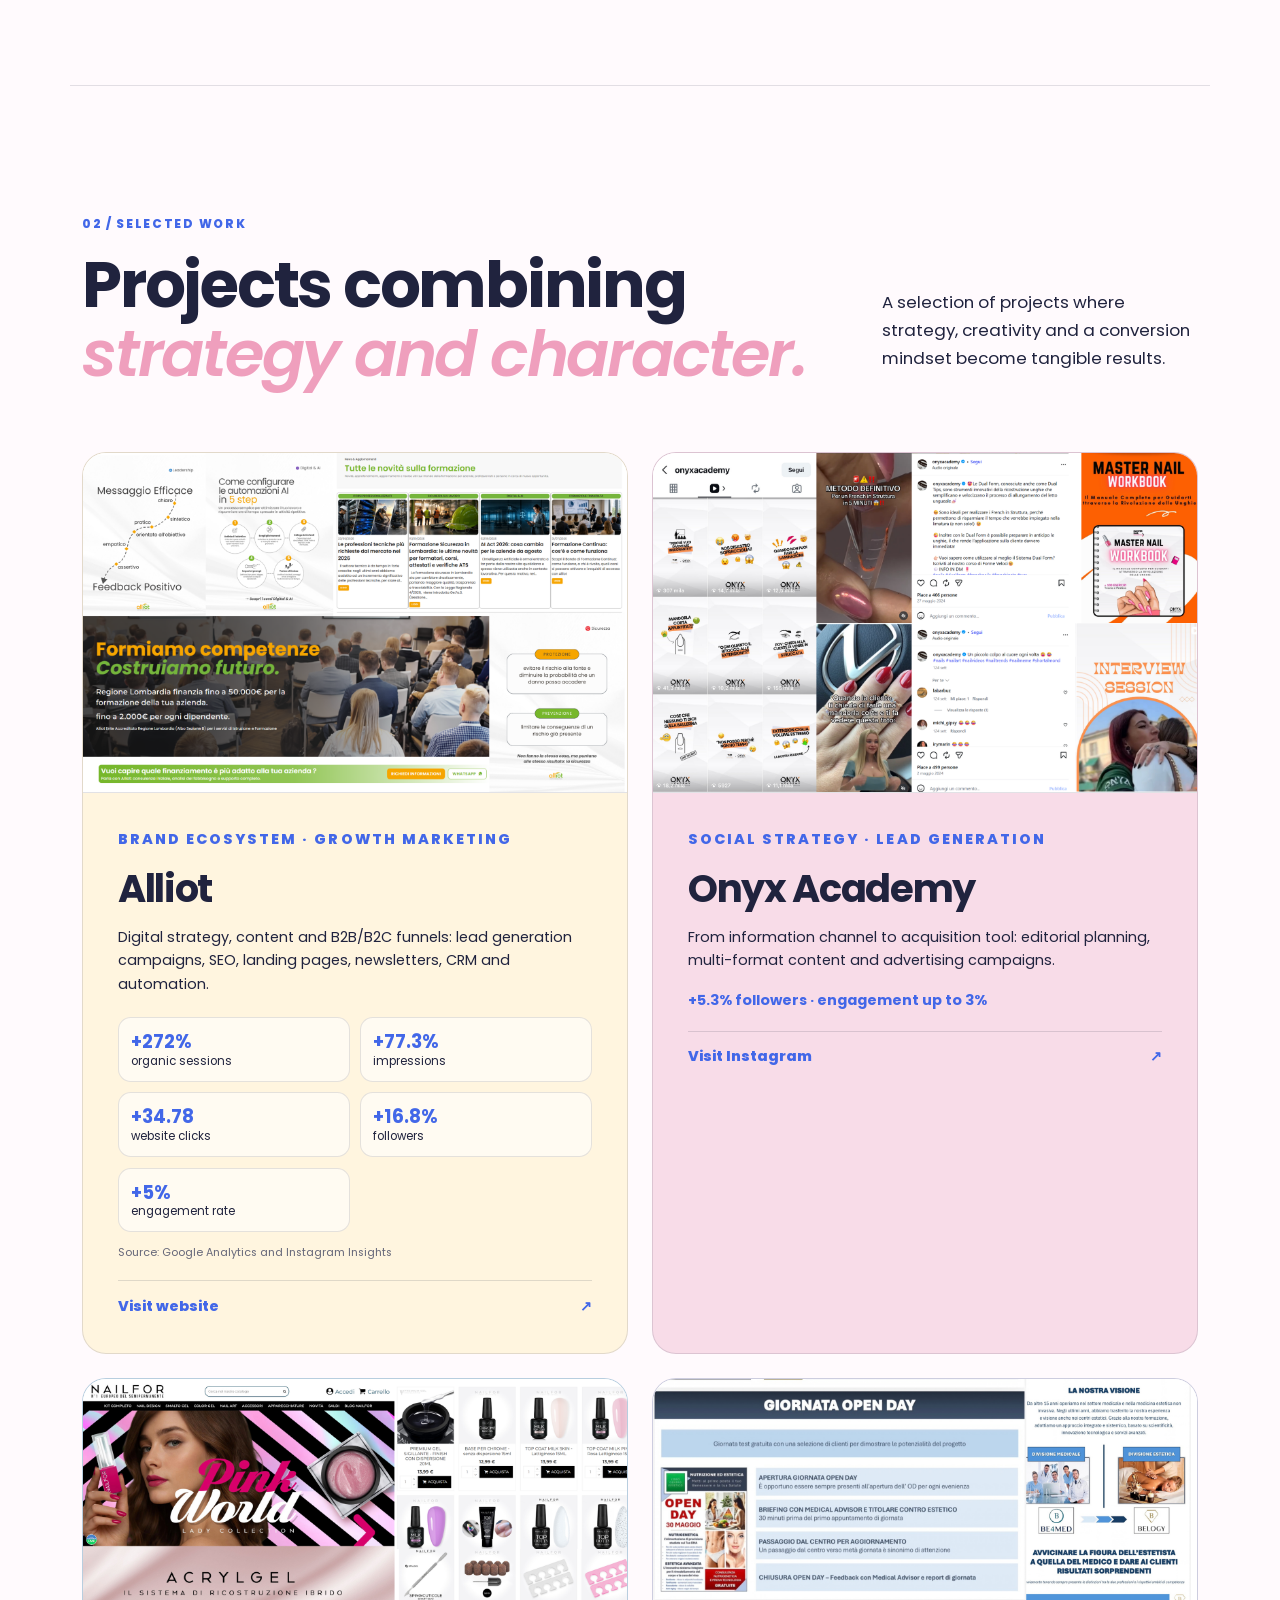
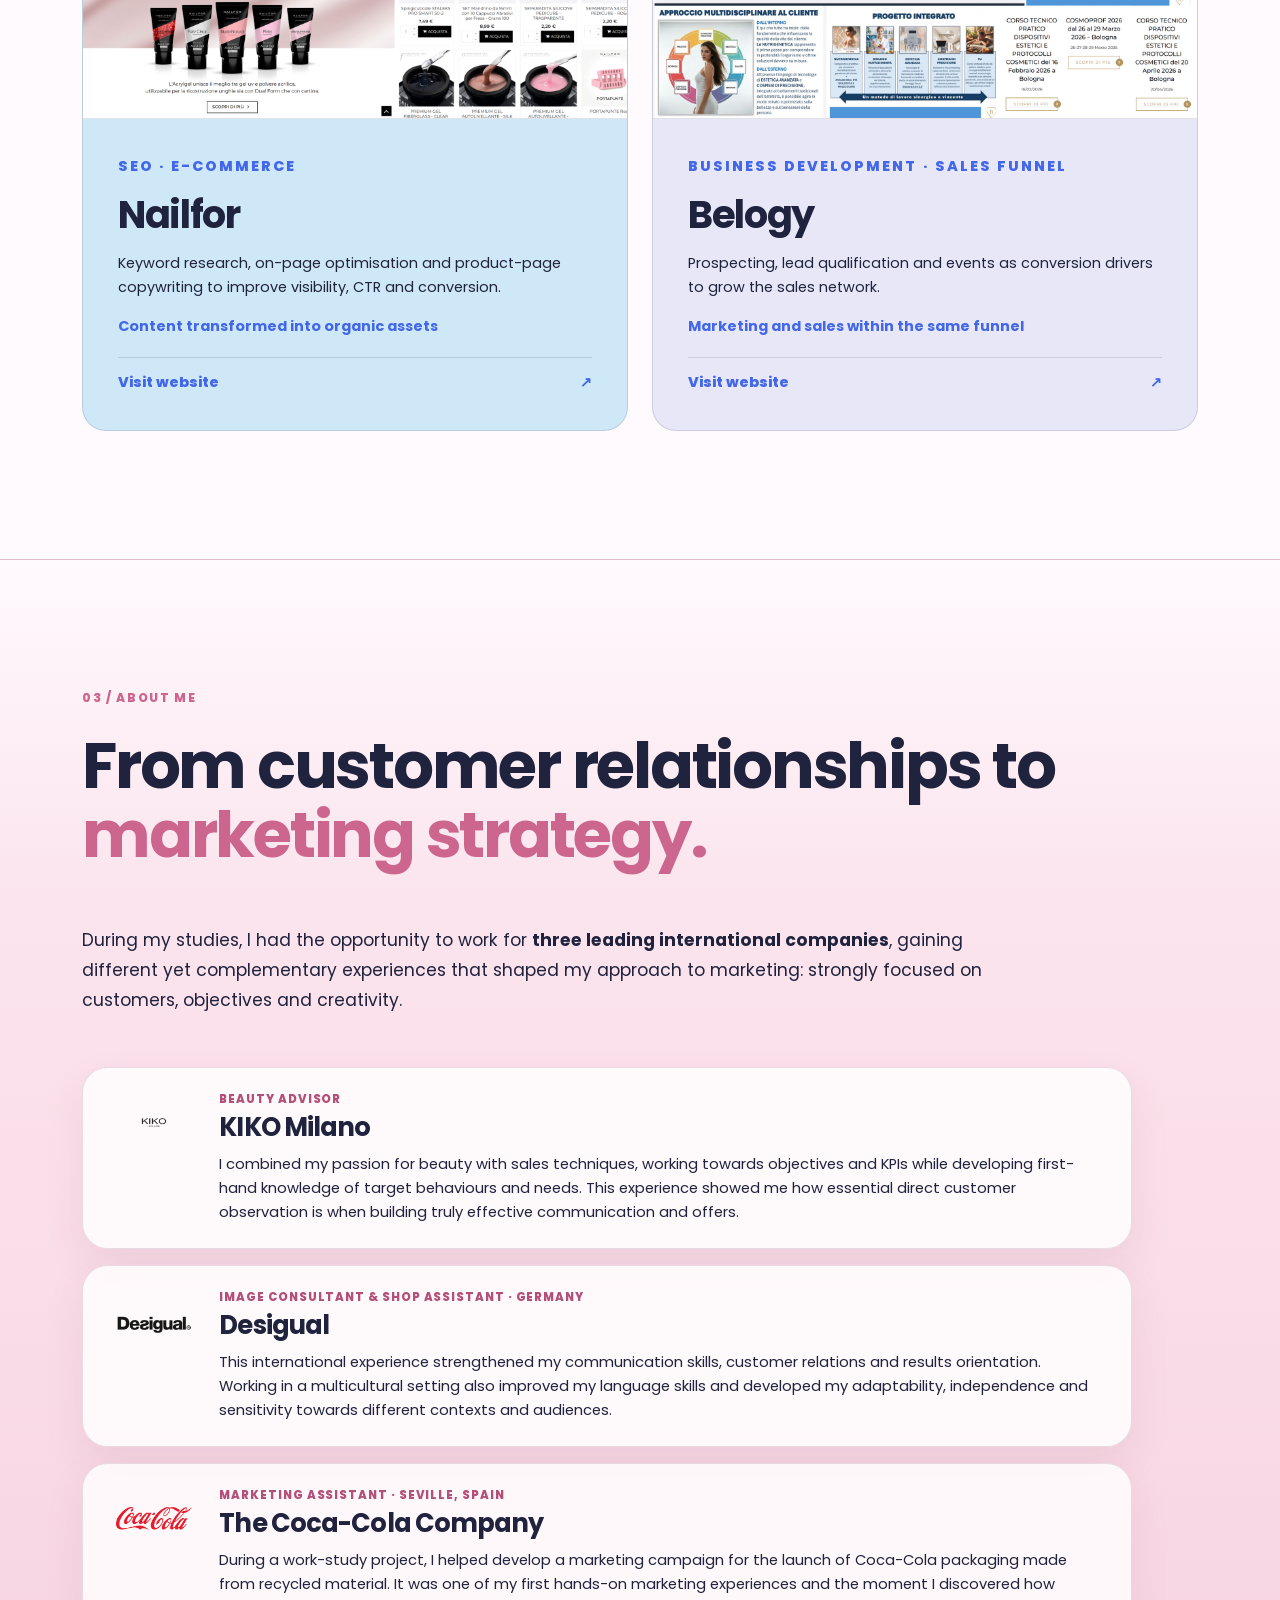
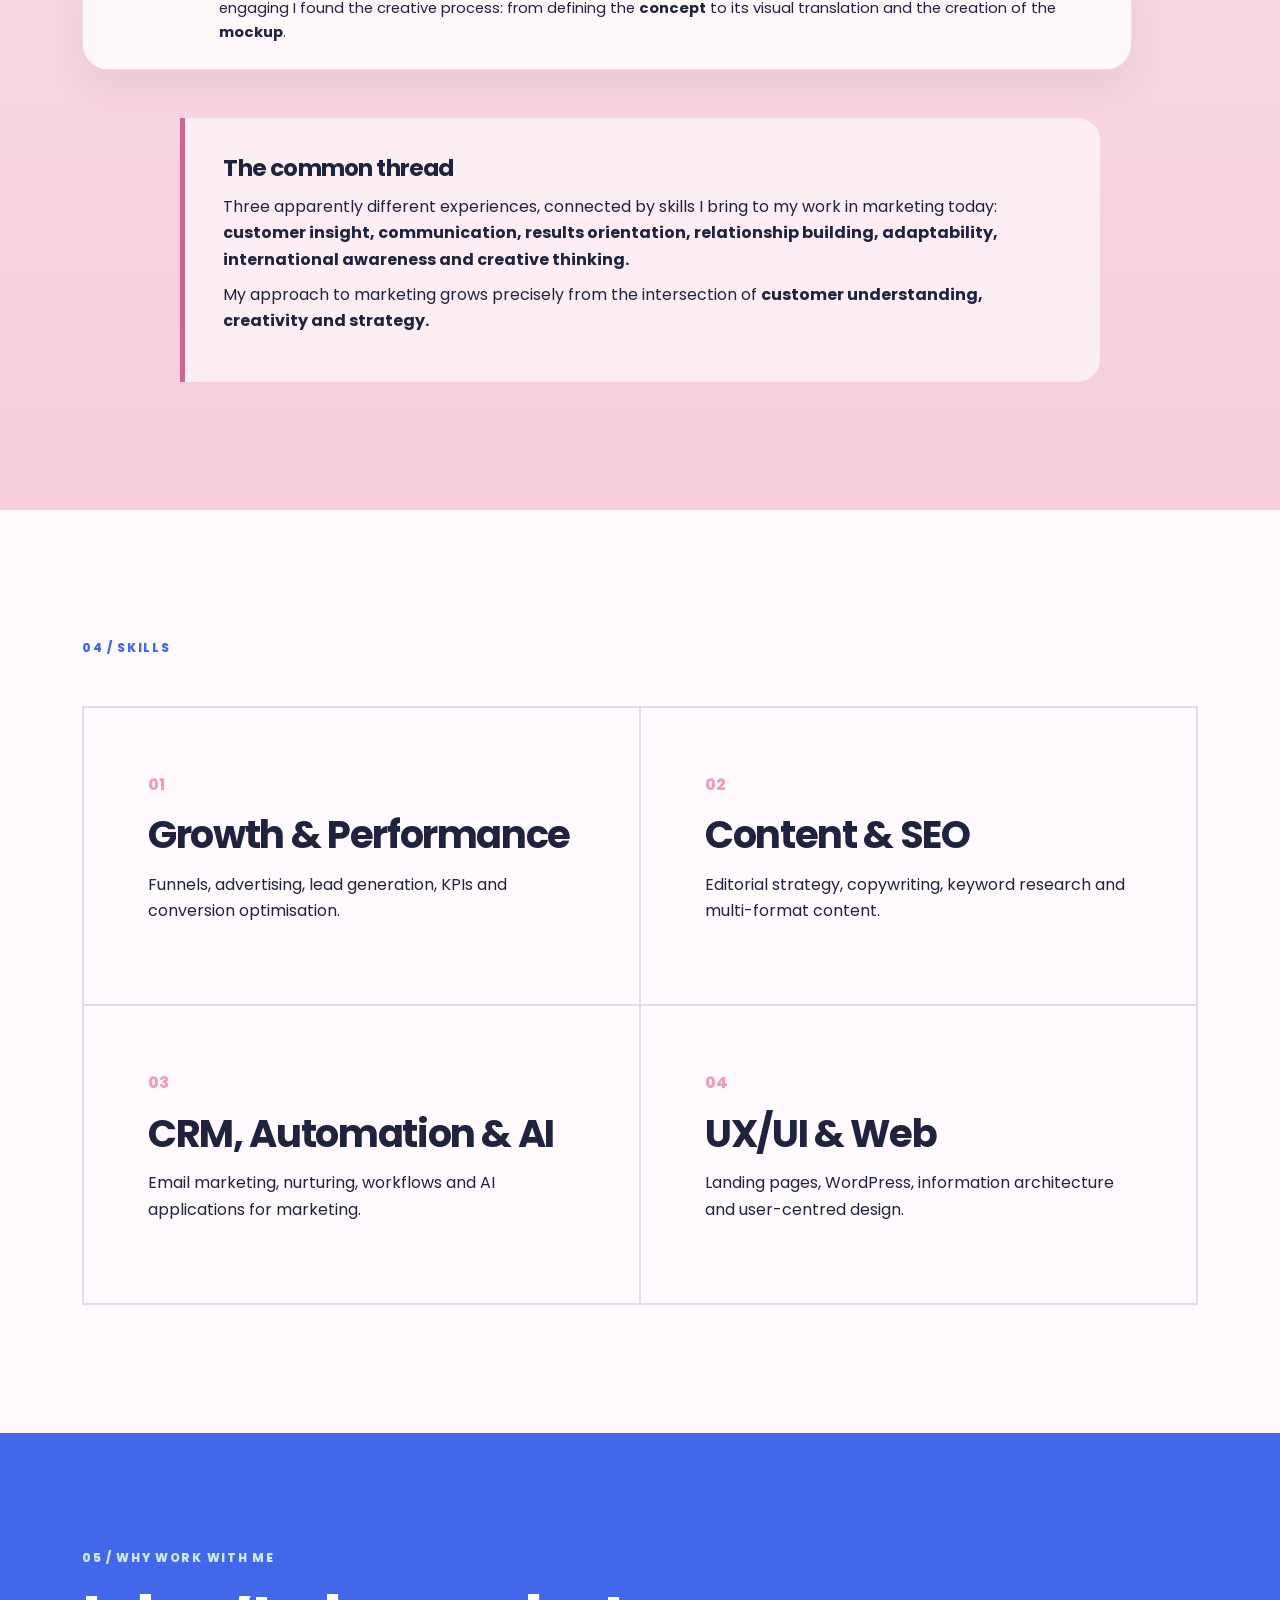
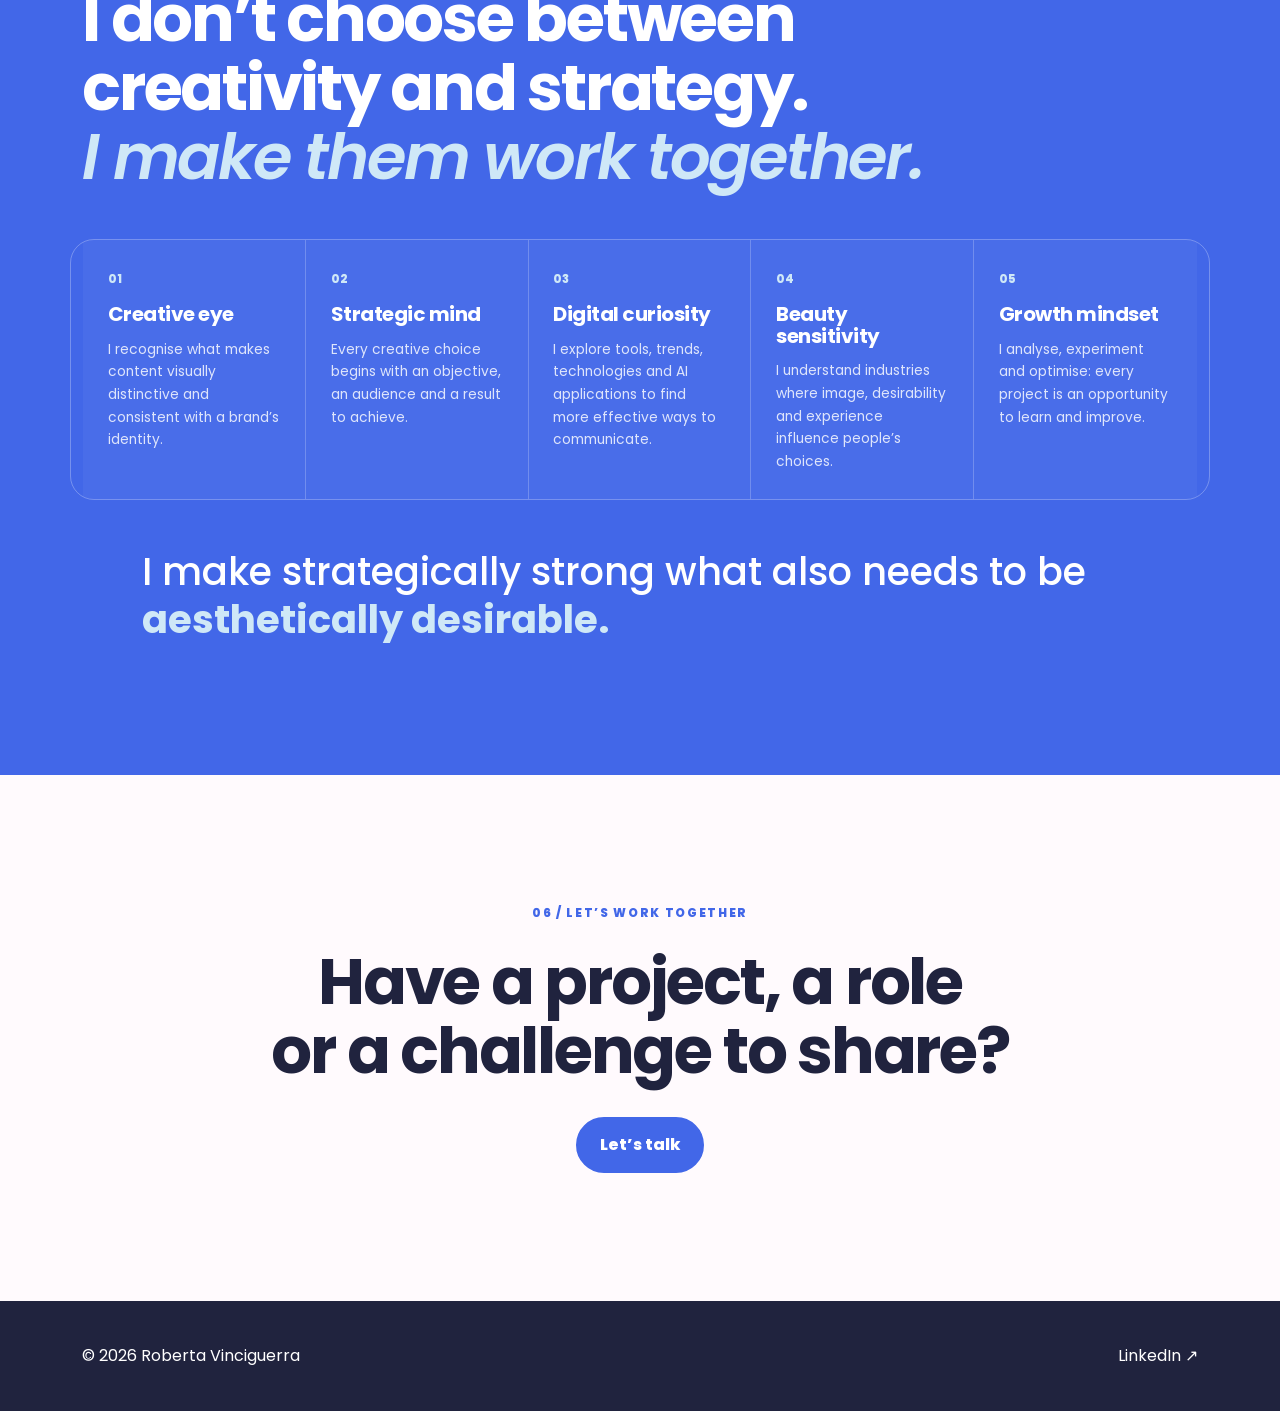
==== commit 3b0e82ef: "Add files via upload" ====
--- a/en/index.html
+++ b/en/index.html
@@ -27,7 +27,7 @@
     </nav>
   </header>
 
-  <main>
+  <main class="home-page">
     <section class="hero container">
       <div class="hero-copy">
         <p class="eyebrow">Growth & Digital Marketing Specialist</p>
@@ -67,7 +67,7 @@
 
     <section class="journey-section" id="fun-facts">
       <div class="container journey-inner">
-        <div class="journey-heading"><p class="section-index">02 / About me</p><h2>From customer relationships to <span>marketing strategy.</span></h2><p>During my studies, I had the opportunity to work for <strong>three leading international companies</strong>, gaining different yet complementary experiences that shaped my approach to marketing: strongly focused on customers, objectives and creativity.</p></div>
+        <div class="journey-heading"><p class="section-index">03 / About me</p><h2>From customer relationships to <span>marketing strategy.</span></h2><p>During my studies, I had the opportunity to work for <strong>three leading international companies</strong>, gaining different yet complementary experiences that shaped my approach to marketing: strongly focused on customers, objectives and creativity.</p></div>
         <div class="experience-grid">
           <article><div class="company-logo"><img src="../assets/logo-kiko.png" alt="KIKO Milano logo"></div><div class="experience-copy"><p class="experience-place">Beauty Advisor</p><h3>KIKO Milano</h3><p>I combined my passion for beauty with sales techniques, working towards objectives and KPIs while developing first-hand knowledge of target behaviours and needs. This experience showed me how essential direct customer observation is when building truly effective communication and offers.</p></div></article>
           <article><div class="company-logo"><img src="../assets/logo-desigual.png" alt="Desigual logo"></div><div class="experience-copy"><p class="experience-place">Image Consultant &amp; Shop Assistant · Germany</p><h3>Desigual</h3><p>This international experience strengthened my communication skills, customer relations and results orientation. Working in a multicultural setting also improved my language skills and developed my adaptability, independence and sensitivity towards different contexts and audiences.</p></div></article>
@@ -79,7 +79,7 @@
 
     <section class="projects container" id="projects">
       <div class="section-heading">
-        <div><p class="section-index">03 / Selected work</p><h2>Projects combining<br><em>strategy and character.</em></h2></div>
+        <div><p class="section-index">02 / Selected work</p><h2>Projects combining<br><em>strategy and character.</em></h2></div>
         <p>A selection of projects where strategy, creativity and a conversion mindset become tangible results.</p>
       </div>
 
--- a/css/main.css
+++ b/css/main.css
@@ -1139,3 +1139,12 @@
 .company-logo img, .experience-grid article:nth-child(2) .company-logo img { width: 76px !important; height: 60px !important; max-width: 76px !important; max-height: 60px !important; object-fit: contain; }
 .experience-copy { min-width: 0; }.experience-copy .experience-place { min-height: 0; margin-bottom: .35rem; }.experience-copy h3 { margin-bottom: .65rem; }.experience-copy > p:last-child { margin: 0; font-size: .92rem; }
 @media (max-width: 600px) { .site-header .brand-logo, .site-header .brand-logo img { width: 38px !important; height: 38px !important; max-width: 38px !important; max-height: 38px !important; }.journey-heading h2 { margin-bottom: 2.2rem !important; }.experience-grid article { grid-template-columns: 58px minmax(0,1fr); gap: 1rem; padding: 1.2rem; }.company-logo { width: 58px; height: 52px; }.company-logo img, .experience-grid article:nth-child(2) .company-logo img { width: 52px !important; height: 44px !important; max-width: 52px !important; max-height: 44px !important; } }
+.home-page { display: flex; flex-direction: column; }
+.home-page > .hero { order: 1; }
+.home-page > .marquee { order: 2; }
+.home-page > .about { order: 3; }
+.home-page > .projects { order: 4; }
+.home-page > .journey-section { order: 5; }
+.home-page > .skills { order: 6; }
+.home-page > .personal-strip { order: 7; }
+.home-page > .cta { order: 8; }
